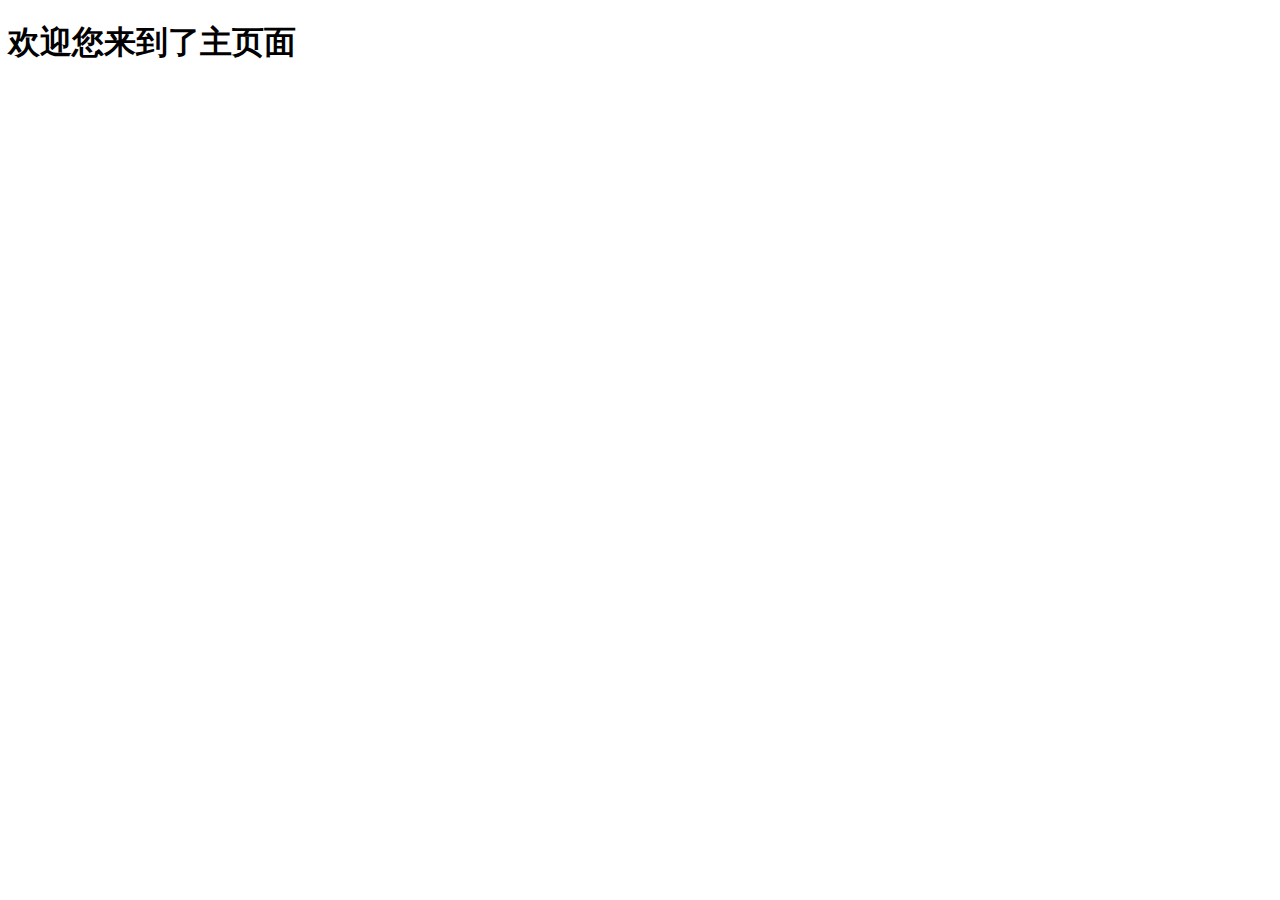
==== index.html @ 33457080 "登录和注册页面完成" ====
<!DOCTYPE html>
<html lang="en">

<head>
    <meta charset="UTF-8">
    <meta http-equiv="X-UA-Compatible" content="IE=edge">
    <meta name="viewport" content="width=device-width, initial-scale=1.0">
    <title>Document</title>
</head>

<body>
    <h1>欢迎您来到了主页面</h1>
</body>

</html>
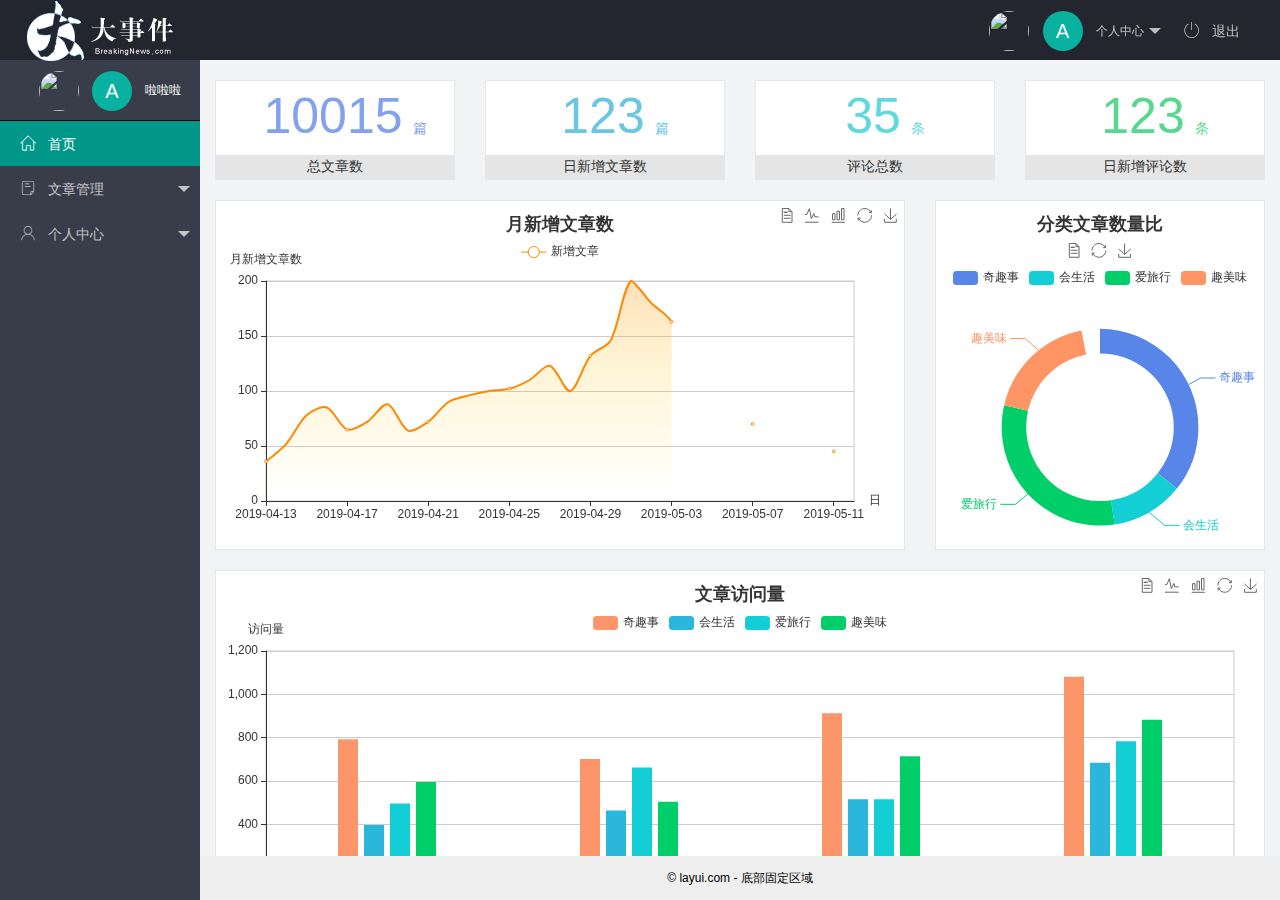
==== commit db36b4d7: "后台主页面-侧边栏-顶部导航栏" ====
--- a/index.html
+++ b/index.html
@@ -1,15 +1,137 @@
 <!DOCTYPE html>
-<html lang="en">
+<html>
 
 <head>
-    <meta charset="UTF-8">
-    <meta http-equiv="X-UA-Compatible" content="IE=edge">
-    <meta name="viewport" content="width=device-width, initial-scale=1.0">
-    <title>Document</title>
+    <meta charset="utf-8">
+    <meta name="viewport" content="width=device-width, initial-scale=1, maximum-scale=1">
+    <title>大事件--后台大布局</title>
+    <!-- 引入 layui 样式 -->
+    <link rel="stylesheet" href="/assets/lib/layui/css/layui.css">
+    <!-- 图标 样式 -->
+    <link rel="stylesheet" href="/assets/fonts/iconfont.css">
+    <!-- 引入本页面 css -->
+    <link rel="stylesheet" href="/assets/css/index.css">
 </head>
 
-<body>
-    <h1>欢迎您来到了主页面</h1>
+<body class="layui-layout-body">
+    <div class="layui-layout layui-layout-admin">
+        <div class="layui-header">
+            <div class="layui-logo"><img src="/assets/images/logo.png" alt=""></div>
+            <ul class="layui-nav layui-layout-right">
+                <li class="layui-nav-item">
+                    <a href="javascript:;" class="userinfo">
+                        <img src="http://t.cn/RCzsdCq" class="layui-nav-img">
+                        <span class="text-avatar">A</span>
+                        个人中心
+                    </a>
+                    <dl class="layui-nav-child">
+                        <dd><a href="">更换头像</a></dd>
+                        <dd><a href="">安全设置</a></dd>
+                    </dl>
+                </li>
+                <li class="layui-nav-item">
+                    <a href="">
+                        <span class="iconfont icon-tuichu"></span>
+                        退出
+                    </a>
+                </li>
+            </ul>
+        </div>
+
+        <div class="layui-side layui-bg-black">
+            <div class="layui-side-scroll">
+                <!-- 侧边栏头像 -->
+                <div class="userinfo">
+                    <img src="http://t.cn/RCzsdCq" class="layui-nav-img">
+                    <span class="text-avatar">A</span>
+                    <span id="welcome">啦啦啦</span>
+                </div>
+                <!-- 左侧导航区域（可配合layui已有的垂直导航） -->
+                <ul class="layui-nav layui-nav-tree" lay-shrink="all" lay-filter="test">
+                    <li class="layui-nav-item layui-this">
+                        <!-- <img src="http://t.cn/RCzsdCq" alt="" class="layui-nav-img"> -->
+                        <a href="/home/dashboard.html" target="fm">
+                            <span class="iconfont icon-home"></span>
+                            首页
+                        </a>
+                    </li>
+                    <li class="layui-nav-item ">
+                        <a class="" href="javascript:;">
+                            <span class="iconfont icon-16"></span>
+                            文章管理
+                        </a>
+                        <dl class="layui-nav-child">
+                            <dd>
+                                <a href="javascript:;">
+                                    <i class="layui-icon layui-icon-app"></i>
+                                    文章列表
+                                </a>
+                            </dd>
+                            <dd>
+                                <a href="javascript:;">
+                                    <i class="layui-icon layui-icon-app"></i>
+                                    文章类型
+                                </a>
+                            </dd>
+                            <dd>
+                                <a href="javascript:;">
+                                    <i class="layui-icon layui-icon-app"></i>
+                                    发表文章
+                                </a>
+                            </dd>
+                        </dl>
+                    </li>
+                    <li class="layui-nav-item">
+                        <a href="javascript:;">
+                            <span class="iconfont icon-user"></span>
+                            个人中心
+                        </a>
+                        <dl class="layui-nav-child">
+                            <dd>
+                                <a href="javascript:;">
+                                    <i class="layui-icon layui-icon-app"></i>
+                                    基本信息
+                                </a>
+                            </dd>
+                            <dd>
+                                <a href="javascript:;">
+                                    <i class="layui-icon layui-icon-app"></i>
+                                    更换头像
+                                </a>
+                            </dd>
+                            <dd>
+                                <a href="javascript:;">
+                                    <i class="layui-icon layui-icon-app"></i>
+                                    重置密码
+                                </a>
+                            </dd>
+                        </dl>
+                    </li>
+                </ul>
+            </div>
+        </div>
+
+        <div class="layui-body">
+            <!-- 内容主体区域 -->
+            <!-- <div style="padding: 15px;">内容主体区域</div> -->
+            <iframe name="fm" src="/home/dashboard.html" frameborder="0"></iframe>
+        </div>
+
+        <div class="layui-footer">
+            <!-- 底部固定区域 -->
+            © layui.com - 底部固定区域
+        </div>
+    </div>
+
+
+    <!-- 引入 layui js -->
+    <script src="/assets/lib/layui/layui.all.js"></script>
+    <!-- 引入 jq -->
+    <script src="/assets/lib/jquery.js"></script>
+    <!-- 引入 基本 api -->
+    <script src="/assets/js/baseAPI.js"></script>
+    <!-- 引入 本页面 js -->
+    <script src="/assets/js/index.js"></script>
 </body>
 
 </html>--- a/assets/lib/layui/css/layui.css
+++ b/assets/lib/layui/css/layui.css
@@ -0,0 +1,2 @@
+/** layui-v2.5.5 MIT License By https://www.layui.com */
+ .layui-inline,img{display:inline-block;vertical-align:middle}h1,h2,h3,h4,h5,h6{font-weight:400}.layui-edge,.layui-header,.layui-inline,.layui-main{position:relative}.layui-body,.layui-edge,.layui-elip{overflow:hidden}.layui-btn,.layui-edge,.layui-inline,img{vertical-align:middle}.layui-btn,.layui-disabled,.layui-icon,.layui-unselect{-moz-user-select:none;-webkit-user-select:none;-ms-user-select:none}.layui-elip,.layui-form-checkbox span,.layui-form-pane .layui-form-label{text-overflow:ellipsis;white-space:nowrap}.layui-breadcrumb,.layui-tree-btnGroup{visibility:hidden}blockquote,body,button,dd,div,dl,dt,form,h1,h2,h3,h4,h5,h6,input,li,ol,p,pre,td,textarea,th,ul{margin:0;padding:0;-webkit-tap-highlight-color:rgba(0,0,0,0)}a:active,a:hover{outline:0}img{border:none}li{list-style:none}table{border-collapse:collapse;border-spacing:0}h4,h5,h6{font-size:100%}button,input,optgroup,option,select,textarea{font-family:inherit;font-size:inherit;font-style:inherit;font-weight:inherit;outline:0}pre{white-space:pre-wrap;white-space:-moz-pre-wrap;white-space:-pre-wrap;white-space:-o-pre-wrap;word-wrap:break-word}body{line-height:24px;font:14px Helvetica Neue,Helvetica,PingFang SC,Tahoma,Arial,sans-serif}hr{height:1px;margin:10px 0;border:0;clear:both}a{color:#333;text-decoration:none}a:hover{color:#777}a cite{font-style:normal;*cursor:pointer}.layui-border-box,.layui-border-box *{box-sizing:border-box}.layui-box,.layui-box *{box-sizing:content-box}.layui-clear{clear:both;*zoom:1}.layui-clear:after{content:'\20';clear:both;*zoom:1;display:block;height:0}.layui-inline{*display:inline;*zoom:1}.layui-edge{display:inline-block;width:0;height:0;border-width:6px;border-style:dashed;border-color:transparent}.layui-edge-top{top:-4px;border-bottom-color:#999;border-bottom-style:solid}.layui-edge-right{border-left-color:#999;border-left-style:solid}.layui-edge-bottom{top:2px;border-top-color:#999;border-top-style:solid}.layui-edge-left{border-right-color:#999;border-right-style:solid}.layui-disabled,.layui-disabled:hover{color:#d2d2d2!important;cursor:not-allowed!important}.layui-circle{border-radius:100%}.layui-show{display:block!important}.layui-hide{display:none!important}@font-face{font-family:layui-icon;src:url(../font/iconfont.eot?v=250);src:url(../font/iconfont.eot?v=250#iefix) format('embedded-opentype'),url(../font/iconfont.woff2?v=250) format('woff2'),url(../font/iconfont.woff?v=250) format('woff'),url(../font/iconfont.ttf?v=250) format('truetype'),url(../font/iconfont.svg?v=250#layui-icon) format('svg')}.layui-icon{font-family:layui-icon!important;font-size:16px;font-style:normal;-webkit-font-smoothing:antialiased;-moz-osx-font-smoothing:grayscale}.layui-icon-reply-fill:before{content:"\e611"}.layui-icon-set-fill:before{content:"\e614"}.layui-icon-menu-fill:before{content:"\e60f"}.layui-icon-search:before{content:"\e615"}.layui-icon-share:before{content:"\e641"}.layui-icon-set-sm:before{content:"\e620"}.layui-icon-engine:before{content:"\e628"}.layui-icon-close:before{content:"\1006"}.layui-icon-close-fill:before{content:"\1007"}.layui-icon-chart-screen:before{content:"\e629"}.layui-icon-star:before{content:"\e600"}.layui-icon-circle-dot:before{content:"\e617"}.layui-icon-chat:before{content:"\e606"}.layui-icon-release:before{content:"\e609"}.layui-icon-list:before{content:"\e60a"}.layui-icon-chart:before{content:"\e62c"}.layui-icon-ok-circle:before{content:"\1005"}.layui-icon-layim-theme:before{content:"\e61b"}.layui-icon-table:before{content:"\e62d"}.layui-icon-right:before{content:"\e602"}.layui-icon-left:before{content:"\e603"}.layui-icon-cart-simple:before{content:"\e698"}.layui-icon-face-cry:before{content:"\e69c"}.layui-icon-face-smile:before{content:"\e6af"}.layui-icon-survey:before{content:"\e6b2"}.layui-icon-tree:before{content:"\e62e"}.layui-icon-upload-circle:before{content:"\e62f"}.layui-icon-add-circle:before{content:"\e61f"}.layui-icon-download-circle:before{content:"\e601"}.layui-icon-templeate-1:before{content:"\e630"}.layui-icon-util:before{content:"\e631"}.layui-icon-face-surprised:before{content:"\e664"}.layui-icon-edit:before{content:"\e642"}.layui-icon-speaker:before{content:"\e645"}.layui-icon-down:before{content:"\e61a"}.layui-icon-file:before{content:"\e621"}.layui-icon-layouts:before{content:"\e632"}.layui-icon-rate-half:before{content:"\e6c9"}.layui-icon-add-circle-fine:before{content:"\e608"}.layui-icon-prev-circle:before{content:"\e633"}.layui-icon-read:before{content:"\e705"}.layui-icon-404:before{content:"\e61c"}.layui-icon-carousel:before{content:"\e634"}.layui-icon-help:before{content:"\e607"}.layui-icon-code-circle:before{content:"\e635"}.layui-icon-water:before{content:"\e636"}.layui-icon-username:before{content:"\e66f"}.layui-icon-find-fill:before{content:"\e670"}.layui-icon-about:before{content:"\e60b"}.layui-icon-location:before{content:"\e715"}.layui-icon-up:before{content:"\e619"}.layui-icon-pause:before{content:"\e651"}.layui-icon-date:before{content:"\e637"}.layui-icon-layim-uploadfile:before{content:"\e61d"}.layui-icon-delete:before{content:"\e640"}.layui-icon-play:before{content:"\e652"}.layui-icon-top:before{content:"\e604"}.layui-icon-friends:before{content:"\e612"}.layui-icon-refresh-3:before{content:"\e9aa"}.layui-icon-ok:before{content:"\e605"}.layui-icon-layer:before{content:"\e638"}.layui-icon-face-smile-fine:before{content:"\e60c"}.layui-icon-dollar:before{content:"\e659"}.layui-icon-group:before{content:"\e613"}.layui-icon-layim-download:before{content:"\e61e"}.layui-icon-picture-fine:before{content:"\e60d"}.layui-icon-link:before{content:"\e64c"}.layui-icon-diamond:before{content:"\e735"}.layui-icon-log:before{content:"\e60e"}.layui-icon-rate-solid:before{content:"\e67a"}.layui-icon-fonts-del:before{content:"\e64f"}.layui-icon-unlink:before{content:"\e64d"}.layui-icon-fonts-clear:before{content:"\e639"}.layui-icon-triangle-r:before{content:"\e623"}.layui-icon-circle:before{content:"\e63f"}.layui-icon-radio:before{content:"\e643"}.layui-icon-align-center:before{content:"\e647"}.layui-icon-align-right:before{content:"\e648"}.layui-icon-align-left:before{content:"\e649"}.layui-icon-loading-1:before{content:"\e63e"}.layui-icon-return:before{content:"\e65c"}.layui-icon-fonts-strong:before{content:"\e62b"}.layui-icon-upload:before{content:"\e67c"}.layui-icon-dialogue:before{content:"\e63a"}.layui-icon-video:before{content:"\e6ed"}.layui-icon-headset:before{content:"\e6fc"}.layui-icon-cellphone-fine:before{content:"\e63b"}.layui-icon-add-1:before{content:"\e654"}.layui-icon-face-smile-b:before{content:"\e650"}.layui-icon-fonts-html:before{content:"\e64b"}.layui-icon-form:before{content:"\e63c"}.layui-icon-cart:before{content:"\e657"}.layui-icon-camera-fill:before{content:"\e65d"}.layui-icon-tabs:before{content:"\e62a"}.layui-icon-fonts-code:before{content:"\e64e"}.layui-icon-fire:before{content:"\e756"}.layui-icon-set:before{content:"\e716"}.layui-icon-fonts-u:before{content:"\e646"}.layui-icon-triangle-d:before{content:"\e625"}.layui-icon-tips:before{content:"\e702"}.layui-icon-picture:before{content:"\e64a"}.layui-icon-more-vertical:before{content:"\e671"}.layui-icon-flag:before{content:"\e66c"}.layui-icon-loading:before{content:"\e63d"}.layui-icon-fonts-i:before{content:"\e644"}.layui-icon-refresh-1:before{content:"\e666"}.layui-icon-rmb:before{content:"\e65e"}.layui-icon-home:before{content:"\e68e"}.layui-icon-user:before{content:"\e770"}.layui-icon-notice:before{content:"\e667"}.layui-icon-login-weibo:before{content:"\e675"}.layui-icon-voice:before{content:"\e688"}.layui-icon-upload-drag:before{content:"\e681"}.layui-icon-login-qq:before{content:"\e676"}.layui-icon-snowflake:before{content:"\e6b1"}.layui-icon-file-b:before{content:"\e655"}.layui-icon-template:before{content:"\e663"}.layui-icon-auz:before{content:"\e672"}.layui-icon-console:before{content:"\e665"}.layui-icon-app:before{content:"\e653"}.layui-icon-prev:before{content:"\e65a"}.layui-icon-website:before{content:"\e7ae"}.layui-icon-next:before{content:"\e65b"}.layui-icon-component:before{content:"\e857"}.layui-icon-more:before{content:"\e65f"}.layui-icon-login-wechat:before{content:"\e677"}.layui-icon-shrink-right:before{content:"\e668"}.layui-icon-spread-left:before{content:"\e66b"}.layui-icon-camera:before{content:"\e660"}.layui-icon-note:before{content:"\e66e"}.layui-icon-refresh:before{content:"\e669"}.layui-icon-female:before{content:"\e661"}.layui-icon-male:before{content:"\e662"}.layui-icon-password:before{content:"\e673"}.layui-icon-senior:before{content:"\e674"}.layui-icon-theme:before{content:"\e66a"}.layui-icon-tread:before{content:"\e6c5"}.layui-icon-praise:before{content:"\e6c6"}.layui-icon-star-fill:before{content:"\e658"}.layui-icon-rate:before{content:"\e67b"}.layui-icon-template-1:before{content:"\e656"}.layui-icon-vercode:before{content:"\e679"}.layui-icon-cellphone:before{content:"\e678"}.layui-icon-screen-full:before{content:"\e622"}.layui-icon-screen-restore:before{content:"\e758"}.layui-icon-cols:before{content:"\e610"}.layui-icon-export:before{content:"\e67d"}.layui-icon-print:before{content:"\e66d"}.layui-icon-slider:before{content:"\e714"}.layui-icon-addition:before{content:"\e624"}.layui-icon-subtraction:before{content:"\e67e"}.layui-icon-service:before{content:"\e626"}.layui-icon-transfer:before{content:"\e691"}.layui-main{width:1140px;margin:0 auto}.layui-header{z-index:1000;height:60px}.layui-header a:hover{transition:all .5s;-webkit-transition:all .5s}.layui-side{position:fixed;left:0;top:0;bottom:0;z-index:999;width:200px;overflow-x:hidden}.layui-side-scroll{position:relative;width:220px;height:100%;overflow-x:hidden}.layui-body{position:absolute;left:200px;right:0;top:0;bottom:0;z-index:998;width:auto;overflow-y:auto;box-sizing:border-box}.layui-layout-body{overflow:hidden}.layui-layout-admin .layui-header{background-color:#23262E}.layui-layout-admin .layui-side{top:60px;width:200px;overflow-x:hidden}.layui-layout-admin .layui-body{position:fixed;top:60px;bottom:44px}.layui-layout-admin .layui-main{width:auto;margin:0 15px}.layui-layout-admin .layui-footer{position:fixed;left:200px;right:0;bottom:0;height:44px;line-height:44px;padding:0 15px;background-color:#eee}.layui-layout-admin .layui-logo{position:absolute;left:0;top:0;width:200px;height:100%;line-height:60px;text-align:center;color:#009688;font-size:16px}.layui-layout-admin .layui-header .layui-nav{background:0 0}.layui-layout-left{position:absolute!important;left:200px;top:0}.layui-layout-right{position:absolute!important;right:0;top:0}.layui-container{position:relative;margin:0 auto;padding:0 15px;box-sizing:border-box}.layui-fluid{position:relative;margin:0 auto;padding:0 15px}.layui-row:after,.layui-row:before{content:'';display:block;clear:both}.layui-col-lg1,.layui-col-lg10,.layui-col-lg11,.layui-col-lg12,.layui-col-lg2,.layui-col-lg3,.layui-col-lg4,.layui-col-lg5,.layui-col-lg6,.layui-col-lg7,.layui-col-lg8,.layui-col-lg9,.layui-col-md1,.layui-col-md10,.layui-col-md11,.layui-col-md12,.layui-col-md2,.layui-col-md3,.layui-col-md4,.layui-col-md5,.layui-col-md6,.layui-col-md7,.layui-col-md8,.layui-col-md9,.layui-col-sm1,.layui-col-sm10,.layui-col-sm11,.layui-col-sm12,.layui-col-sm2,.layui-col-sm3,.layui-col-sm4,.layui-col-sm5,.layui-col-sm6,.layui-col-sm7,.layui-col-sm8,.layui-col-sm9,.layui-col-xs1,.layui-col-xs10,.layui-col-xs11,.layui-col-xs12,.layui-col-xs2,.layui-col-xs3,.layui-col-xs4,.layui-col-xs5,.layui-col-xs6,.layui-col-xs7,.layui-col-xs8,.layui-col-xs9{position:relative;display:block;box-sizing:border-box}.layui-col-xs1,.layui-col-xs10,.layui-col-xs11,.layui-col-xs12,.layui-col-xs2,.layui-col-xs3,.layui-col-xs4,.layui-col-xs5,.layui-col-xs6,.layui-col-xs7,.layui-col-xs8,.layui-col-xs9{float:left}.layui-col-xs1{width:8.33333333%}.layui-col-xs2{width:16.66666667%}.layui-col-xs3{width:25%}.layui-col-xs4{width:33.33333333%}.layui-col-xs5{width:41.66666667%}.layui-col-xs6{width:50%}.layui-col-xs7{width:58.33333333%}.layui-col-xs8{width:66.66666667%}.layui-col-xs9{width:75%}.layui-col-xs10{width:83.33333333%}.layui-col-xs11{width:91.66666667%}.layui-col-xs12{width:100%}.layui-col-xs-offset1{margin-left:8.33333333%}.layui-col-xs-offset2{margin-left:16.66666667%}.layui-col-xs-offset3{margin-left:25%}.layui-col-xs-offset4{margin-left:33.33333333%}.layui-col-xs-offset5{margin-left:41.66666667%}.layui-col-xs-offset6{margin-left:50%}.layui-col-xs-offset7{margin-left:58.33333333%}.layui-col-xs-offset8{margin-left:66.66666667%}.layui-col-xs-offset9{margin-left:75%}.layui-col-xs-offset10{margin-left:83.33333333%}.layui-col-xs-offset11{margin-left:91.66666667%}.layui-col-xs-offset12{margin-left:100%}@media screen and (max-width:768px){.layui-hide-xs{display:none!important}.layui-show-xs-block{display:block!important}.layui-show-xs-inline{display:inline!important}.layui-show-xs-inline-block{display:inline-block!important}}@media screen and (min-width:768px){.layui-container{width:750px}.layui-hide-sm{display:none!important}.layui-show-sm-block{display:block!important}.layui-show-sm-inline{display:inline!important}.layui-show-sm-inline-block{display:inline-block!important}.layui-col-sm1,.layui-col-sm10,.layui-col-sm11,.layui-col-sm12,.layui-col-sm2,.layui-col-sm3,.layui-col-sm4,.layui-col-sm5,.layui-col-sm6,.layui-col-sm7,.layui-col-sm8,.layui-col-sm9{float:left}.layui-col-sm1{width:8.33333333%}.layui-col-sm2{width:16.66666667%}.layui-col-sm3{width:25%}.layui-col-sm4{width:33.33333333%}.layui-col-sm5{width:41.66666667%}.layui-col-sm6{width:50%}.layui-col-sm7{width:58.33333333%}.layui-col-sm8{width:66.66666667%}.layui-col-sm9{width:75%}.layui-col-sm10{width:83.33333333%}.layui-col-sm11{width:91.66666667%}.layui-col-sm12{width:100%}.layui-col-sm-offset1{margin-left:8.33333333%}.layui-col-sm-offset2{margin-left:16.66666667%}.layui-col-sm-offset3{margin-left:25%}.layui-col-sm-offset4{margin-left:33.33333333%}.layui-col-sm-offset5{margin-left:41.66666667%}.layui-col-sm-offset6{margin-left:50%}.layui-col-sm-offset7{margin-left:58.33333333%}.layui-col-sm-offset8{margin-left:66.66666667%}.layui-col-sm-offset9{margin-left:75%}.layui-col-sm-offset10{margin-left:83.33333333%}.layui-col-sm-offset11{margin-left:91.66666667%}.layui-col-sm-offset12{margin-left:100%}}@media screen and (min-width:992px){.layui-container{width:970px}.layui-hide-md{display:none!important}.layui-show-md-block{display:block!important}.layui-show-md-inline{display:inline!important}.layui-show-md-inline-block{display:inline-block!important}.layui-col-md1,.layui-col-md10,.layui-col-md11,.layui-col-md12,.layui-col-md2,.layui-col-md3,.layui-col-md4,.layui-col-md5,.layui-col-md6,.layui-col-md7,.layui-col-md8,.layui-col-md9{float:left}.layui-col-md1{width:8.33333333%}.layui-col-md2{width:16.66666667%}.layui-col-md3{width:25%}.layui-col-md4{width:33.33333333%}.layui-col-md5{width:41.66666667%}.layui-col-md6{width:50%}.layui-col-md7{width:58.33333333%}.layui-col-md8{width:66.66666667%}.layui-col-md9{width:75%}.layui-col-md10{width:83.33333333%}.layui-col-md11{width:91.66666667%}.layui-col-md12{width:100%}.layui-col-md-offset1{margin-left:8.33333333%}.layui-col-md-offset2{margin-left:16.66666667%}.layui-col-md-offset3{margin-left:25%}.layui-col-md-offset4{margin-left:33.33333333%}.layui-col-md-offset5{margin-left:41.66666667%}.layui-col-md-offset6{margin-left:50%}.layui-col-md-offset7{margin-left:58.33333333%}.layui-col-md-offset8{margin-left:66.66666667%}.layui-col-md-offset9{margin-left:75%}.layui-col-md-offset10{margin-left:83.33333333%}.layui-col-md-offset11{margin-left:91.66666667%}.layui-col-md-offset12{margin-left:100%}}@media screen and (min-width:1200px){.layui-container{width:1170px}.layui-hide-lg{display:none!important}.layui-show-lg-block{display:block!important}.layui-show-lg-inline{display:inline!important}.layui-show-lg-inline-block{display:inline-block!important}.layui-col-lg1,.layui-col-lg10,.layui-col-lg11,.layui-col-lg12,.layui-col-lg2,.layui-col-lg3,.layui-col-lg4,.layui-col-lg5,.layui-col-lg6,.layui-col-lg7,.layui-col-lg8,.layui-col-lg9{float:left}.layui-col-lg1{width:8.33333333%}.layui-col-lg2{width:16.66666667%}.layui-col-lg3{width:25%}.layui-col-lg4{width:33.33333333%}.layui-col-lg5{width:41.66666667%}.layui-col-lg6{width:50%}.layui-col-lg7{width:58.33333333%}.layui-col-lg8{width:66.66666667%}.layui-col-lg9{width:75%}.layui-col-lg10{width:83.33333333%}.layui-col-lg11{width:91.66666667%}.layui-col-lg12{width:100%}.layui-col-lg-offset1{margin-left:8.33333333%}.layui-col-lg-offset2{margin-left:16.66666667%}.layui-col-lg-offset3{margin-left:25%}.layui-col-lg-offset4{margin-left:33.33333333%}.layui-col-lg-offset5{margin-left:41.66666667%}.layui-col-lg-offset6{margin-left:50%}.layui-col-lg-offset7{margin-left:58.33333333%}.layui-col-lg-offset8{margin-left:66.66666667%}.layui-col-lg-offset9{margin-left:75%}.layui-col-lg-offset10{margin-left:83.33333333%}.layui-col-lg-offset11{margin-left:91.66666667%}.layui-col-lg-offset12{margin-left:100%}}.layui-col-space1{margin:-.5px}.layui-col-space1>*{padding:.5px}.layui-col-space3{margin:-1.5px}.layui-col-space3>*{padding:1.5px}.layui-col-space5{margin:-2.5px}.layui-col-space5>*{padding:2.5px}.layui-col-space8{margin:-3.5px}.layui-col-space8>*{padding:3.5px}.layui-col-space10{margin:-5px}.layui-col-space10>*{padding:5px}.layui-col-space12{margin:-6px}.layui-col-space12>*{padding:6px}.layui-col-space15{margin:-7.5px}.layui-col-space15>*{padding:7.5px}.layui-col-space18{margin:-9px}.layui-col-space18>*{padding:9px}.layui-col-space20{margin:-10px}.layui-col-space20>*{padding:10px}.layui-col-space22{margin:-11px}.layui-col-space22>*{padding:11px}.layui-col-space25{margin:-12.5px}.layui-col-space25>*{padding:12.5px}.layui-col-space30{margin:-15px}.layui-col-space30>*{padding:15px}.layui-btn,.layui-input,.layui-select,.layui-textarea,.layui-upload-button{outline:0;-webkit-appearance:none;transition:all .3s;-webkit-transition:all .3s;box-sizing:border-box}.layui-elem-quote{margin-bottom:10px;padding:15px;line-height:22px;border-left:5px solid #009688;border-radius:0 2px 2px 0;background-color:#f2f2f2}.layui-quote-nm{border-style:solid;border-width:1px 1px 1px 5px;background:0 0}.layui-elem-field{margin-bottom:10px;padding:0;border-width:1px;border-style:solid}.layui-elem-field legend{margin-left:20px;padding:0 10px;font-size:20px;font-weight:300}.layui-field-title{margin:10px 0 20px;border-width:1px 0 0}.layui-field-box{padding:10px 15px}.layui-field-title .layui-field-box{padding:10px 0}.layui-progress{position:relative;height:6px;border-radius:20px;background-color:#e2e2e2}.layui-progress-bar{position:absolute;left:0;top:0;width:0;max-width:100%;height:6px;border-radius:20px;text-align:right;background-color:#5FB878;transition:all .3s;-webkit-transition:all .3s}.layui-progress-big,.layui-progress-big .layui-progress-bar{height:18px;line-height:18px}.layui-progress-text{position:relative;top:-20px;line-height:18px;font-size:12px;color:#666}.layui-progress-big .layui-progress-text{position:static;padding:0 10px;color:#fff}.layui-collapse{border-width:1px;border-style:solid;border-radius:2px}.layui-colla-content,.layui-colla-item{border-top-width:1px;border-top-style:solid}.layui-colla-item:first-child{border-top:none}.layui-colla-title{position:relative;height:42px;line-height:42px;padding:0 15px 0 35px;color:#333;background-color:#f2f2f2;cursor:pointer;font-size:14px;overflow:hidden}.layui-colla-content{display:none;padding:10px 15px;line-height:22px;color:#666}.layui-colla-icon{position:absolute;left:15px;top:0;font-size:14px}.layui-card{margin-bottom:15px;border-radius:2px;background-color:#fff;box-shadow:0 1px 2px 0 rgba(0,0,0,.05)}.layui-card:last-child{margin-bottom:0}.layui-card-header{position:relative;height:42px;line-height:42px;padding:0 15px;border-bottom:1px solid #f6f6f6;color:#333;border-radius:2px 2px 0 0;font-size:14px}.layui-bg-black,.layui-bg-blue,.layui-bg-cyan,.layui-bg-green,.layui-bg-orange,.layui-bg-red{color:#fff!important}.layui-card-body{position:relative;padding:10px 15px;line-height:24px}.layui-card-body[pad15]{padding:15px}.layui-card-body[pad20]{padding:20px}.layui-card-body .layui-table{margin:5px 0}.layui-card .layui-tab{margin:0}.layui-panel-window{position:relative;padding:15px;border-radius:0;border-top:5px solid #E6E6E6;background-color:#fff}.layui-auxiliar-moving{position:fixed;left:0;right:0;top:0;bottom:0;width:100%;height:100%;background:0 0;z-index:9999999999}.layui-form-label,.layui-form-mid,.layui-form-select,.layui-input-block,.layui-input-inline,.layui-textarea{position:relative}.layui-bg-red{background-color:#FF5722!important}.layui-bg-orange{background-color:#FFB800!important}.layui-bg-green{background-color:#009688!important}.layui-bg-cyan{background-color:#2F4056!important}.layui-bg-blue{background-color:#1E9FFF!important}.layui-bg-black{background-color:#393D49!important}.layui-bg-gray{background-color:#eee!important;color:#666!important}.layui-badge-rim,.layui-colla-content,.layui-colla-item,.layui-collapse,.layui-elem-field,.layui-form-pane .layui-form-item[pane],.layui-form-pane .layui-form-label,.layui-input,.layui-layedit,.layui-layedit-tool,.layui-quote-nm,.layui-select,.layui-tab-bar,.layui-tab-card,.layui-tab-title,.layui-tab-title .layui-this:after,.layui-textarea{border-color:#e6e6e6}.layui-timeline-item:before,hr{background-color:#e6e6e6}.layui-text{line-height:22px;font-size:14px;color:#666}.layui-text h1,.layui-text h2,.layui-text h3{font-weight:500;color:#333}.layui-text h1{font-size:30px}.layui-text h2{font-size:24px}.layui-text h3{font-size:18px}.layui-text a:not(.layui-btn){color:#01AAED}.layui-text a:not(.layui-btn):hover{text-decoration:underline}.layui-text ul{padding:5px 0 5px 15px}.layui-text ul li{margin-top:5px;list-style-type:disc}.layui-text em,.layui-word-aux{color:#999!important;padding:0 5px!important}.layui-btn{display:inline-block;height:38px;line-height:38px;padding:0 18px;background-color:#009688;color:#fff;white-space:nowrap;text-align:center;font-size:14px;border:none;border-radius:2px;cursor:pointer}.layui-btn:hover{opacity:.8;filter:alpha(opacity=80);color:#fff}.layui-btn:active{opacity:1;filter:alpha(opacity=100)}.layui-btn+.layui-btn{margin-left:10px}.layui-btn-container{font-size:0}.layui-btn-container .layui-btn{margin-right:10px;margin-bottom:10px}.layui-btn-container .layui-btn+.layui-btn{margin-left:0}.layui-table .layui-btn-container .layui-btn{margin-bottom:9px}.layui-btn-radius{border-radius:100px}.layui-btn .layui-icon{margin-right:3px;font-size:18px;vertical-align:bottom;vertical-align:middle\9}.layui-btn-primary{border:1px solid #C9C9C9;background-color:#fff;color:#555}.layui-btn-primary:hover{border-color:#009688;color:#333}.layui-btn-normal{background-color:#1E9FFF}.layui-btn-warm{background-color:#FFB800}.layui-btn-danger{background-color:#FF5722}.layui-btn-checked{background-color:#5FB878}.layui-btn-disabled,.layui-btn-disabled:active,.layui-btn-disabled:hover{border:1px solid #e6e6e6;background-color:#FBFBFB;color:#C9C9C9;cursor:not-allowed;opacity:1}.layui-btn-lg{height:44px;line-height:44px;padding:0 25px;font-size:16px}.layui-btn-sm{height:30px;line-height:30px;padding:0 10px;font-size:12px}.layui-btn-sm i{font-size:16px!important}.layui-btn-xs{height:22px;line-height:22px;padding:0 5px;font-size:12px}.layui-btn-xs i{font-size:14px!important}.layui-btn-group{display:inline-block;vertical-align:middle;font-size:0}.layui-btn-group .layui-btn{margin-left:0!important;margin-right:0!important;border-left:1px solid rgba(255,255,255,.5);border-radius:0}.layui-btn-group .layui-btn-primary{border-left:none}.layui-btn-group .layui-btn-primary:hover{border-color:#C9C9C9;color:#009688}.layui-btn-group .layui-btn:first-child{border-left:none;border-radius:2px 0 0 2px}.layui-btn-group .layui-btn-primary:first-child{border-left:1px solid #c9c9c9}.layui-btn-group .layui-btn:last-child{border-radius:0 2px 2px 0}.layui-btn-group .layui-btn+.layui-btn{margin-left:0}.layui-btn-group+.layui-btn-group{margin-left:10px}.layui-btn-fluid{width:100%}.layui-input,.layui-select,.layui-textarea{height:38px;line-height:1.3;line-height:38px\9;border-width:1px;border-style:solid;background-color:#fff;border-radius:2px}.layui-input::-webkit-input-placeholder,.layui-select::-webkit-input-placeholder,.layui-textarea::-webkit-input-placeholder{line-height:1.3}.layui-input,.layui-textarea{display:block;width:100%;padding-left:10px}.layui-input:hover,.layui-textarea:hover{border-color:#D2D2D2!important}.layui-input:focus,.layui-textarea:focus{border-color:#C9C9C9!important}.layui-textarea{min-height:100px;height:auto;line-height:20px;padding:6px 10px;resize:vertical}.layui-select{padding:0 10px}.layui-form input[type=checkbox],.layui-form input[type=radio],.layui-form select{display:none}.layui-form [lay-ignore]{display:initial}.layui-form-item{margin-bottom:15px;clear:both;*zoom:1}.layui-form-item:after{content:'\20';clear:both;*zoom:1;display:block;height:0}.layui-form-label{float:left;display:block;padding:9px 15px;width:80px;font-weight:400;line-height:20px;text-align:right}.layui-form-label-col{display:block;float:none;padding:9px 0;line-height:20px;text-align:left}.layui-form-item .layui-inline{margin-bottom:5px;margin-right:10px}.layui-input-block{margin-left:110px;min-height:36px}.layui-input-inline{display:inline-block;vertical-align:middle}.layui-form-item .layui-input-inline{float:left;width:190px;margin-right:10px}.layui-form-text .layui-input-inline{width:auto}.layui-form-mid{float:left;display:block;padding:9px 0!important;line-height:20px;margin-right:10px}.layui-form-danger+.layui-form-select .layui-input,.layui-form-danger:focus{border-color:#FF5722!important}.layui-form-select .layui-input{padding-right:30px;cursor:pointer}.layui-form-select .layui-edge{position:absolute;right:10px;top:50%;margin-top:-3px;cursor:pointer;border-width:6px;border-top-color:#c2c2c2;border-top-style:solid;transition:all .3s;-webkit-transition:all .3s}.layui-form-select dl{display:none;position:absolute;left:0;top:42px;padding:5px 0;z-index:899;min-width:100%;border:1px solid #d2d2d2;max-height:300px;overflow-y:auto;background-color:#fff;border-radius:2px;box-shadow:0 2px 4px rgba(0,0,0,.12);box-sizing:border-box}.layui-form-select dl dd,.layui-form-select dl dt{padding:0 10px;line-height:36px;white-space:nowrap;overflow:hidden;text-overflow:ellipsis}.layui-form-select dl dt{font-size:12px;color:#999}.layui-form-select dl dd{cursor:pointer}.layui-form-select dl dd:hover{background-color:#f2f2f2;-webkit-transition:.5s all;transition:.5s all}.layui-form-select .layui-select-group dd{padding-left:20px}.layui-form-select dl dd.layui-select-tips{padding-left:10px!important;color:#999}.layui-form-select dl dd.layui-this{background-color:#5FB878;color:#fff}.layui-form-checkbox,.layui-form-select dl dd.layui-disabled{background-color:#fff}.layui-form-selected dl{display:block}.layui-form-checkbox,.layui-form-checkbox *,.layui-form-switch{display:inline-block;vertical-align:middle}.layui-form-selected .layui-edge{margin-top:-9px;-webkit-transform:rotate(180deg);transform:rotate(180deg);margin-top:-3px\9}:root .layui-form-selected .layui-edge{margin-top:-9px\0/IE9}.layui-form-selectup dl{top:auto;bottom:42px}.layui-select-none{margin:5px 0;text-align:center;color:#999}.layui-select-disabled .layui-disabled{border-color:#eee!important}.layui-select-disabled .layui-edge{border-top-color:#d2d2d2}.layui-form-checkbox{position:relative;height:30px;line-height:30px;margin-right:10px;padding-right:30px;cursor:pointer;font-size:0;-webkit-transition:.1s linear;transition:.1s linear;box-sizing:border-box}.layui-form-checkbox span{padding:0 10px;height:100%;font-size:14px;border-radius:2px 0 0 2px;background-color:#d2d2d2;color:#fff;overflow:hidden}.layui-form-checkbox:hover span{background-color:#c2c2c2}.layui-form-checkbox i{position:absolute;right:0;top:0;width:30px;height:28px;border:1px solid #d2d2d2;border-left:none;border-radius:0 2px 2px 0;color:#fff;font-size:20px;text-align:center}.layui-form-checkbox:hover i{border-color:#c2c2c2;color:#c2c2c2}.layui-form-checked,.layui-form-checked:hover{border-color:#5FB878}.layui-form-checked span,.layui-form-checked:hover span{background-color:#5FB878}.layui-form-checked i,.layui-form-checked:hover i{color:#5FB878}.layui-form-item .layui-form-checkbox{margin-top:4px}.layui-form-checkbox[lay-skin=primary]{height:auto!important;line-height:normal!important;min-width:18px;min-height:18px;border:none!important;margin-right:0;padding-left:28px;padding-right:0;background:0 0}.layui-form-checkbox[lay-skin=primary] span{padding-left:0;padding-right:15px;line-height:18px;background:0 0;color:#666}.layui-form-checkbox[lay-skin=primary] i{right:auto;left:0;width:16px;height:16px;line-height:16px;border:1px solid #d2d2d2;font-size:12px;border-radius:2px;background-color:#fff;-webkit-transition:.1s linear;transition:.1s linear}.layui-form-checkbox[lay-skin=primary]:hover i{border-color:#5FB878;color:#fff}.layui-form-checked[lay-skin=primary] i{border-color:#5FB878!important;background-color:#5FB878;color:#fff}.layui-checkbox-disbaled[lay-skin=primary] span{background:0 0!important;color:#c2c2c2}.layui-checkbox-disbaled[lay-skin=primary]:hover i{border-color:#d2d2d2}.layui-form-item .layui-form-checkbox[lay-skin=primary]{margin-top:10px}.layui-form-switch{position:relative;height:22px;line-height:22px;min-width:35px;padding:0 5px;margin-top:8px;border:1px solid #d2d2d2;border-radius:20px;cursor:pointer;background-color:#fff;-webkit-transition:.1s linear;transition:.1s linear}.layui-form-switch i{position:absolute;left:5px;top:3px;width:16px;height:16px;border-radius:20px;background-color:#d2d2d2;-webkit-transition:.1s linear;transition:.1s linear}.layui-form-switch em{position:relative;top:0;width:25px;margin-left:21px;padding:0!important;text-align:center!important;color:#999!important;font-style:normal!important;font-size:12px}.layui-form-onswitch{border-color:#5FB878;background-color:#5FB878}.layui-checkbox-disbaled,.layui-checkbox-disbaled i{border-color:#e2e2e2!important}.layui-form-onswitch i{left:100%;margin-left:-21px;background-color:#fff}.layui-form-onswitch em{margin-left:5px;margin-right:21px;color:#fff!important}.layui-checkbox-disbaled span{background-color:#e2e2e2!important}.layui-checkbox-disbaled:hover i{color:#fff!important}[lay-radio]{display:none}.layui-form-radio,.layui-form-radio *{display:inline-block;vertical-align:middle}.layui-form-radio{line-height:28px;margin:6px 10px 0 0;padding-right:10px;cursor:pointer;font-size:0}.layui-form-radio *{font-size:14px}.layui-form-radio>i{margin-right:8px;font-size:22px;color:#c2c2c2}.layui-form-radio>i:hover,.layui-form-radioed>i{color:#5FB878}.layui-radio-disbaled>i{color:#e2e2e2!important}.layui-form-pane .layui-form-label{width:110px;padding:8px 15px;height:38px;line-height:20px;border-width:1px;border-style:solid;border-radius:2px 0 0 2px;text-align:center;background-color:#FBFBFB;overflow:hidden;box-sizing:border-box}.layui-form-pane .layui-input-inline{margin-left:-1px}.layui-form-pane .layui-input-block{margin-left:110px;left:-1px}.layui-form-pane .layui-input{border-radius:0 2px 2px 0}.layui-form-pane .layui-form-text .layui-form-label{float:none;width:100%;border-radius:2px;box-sizing:border-box;text-align:left}.layui-form-pane .layui-form-text .layui-input-inline{display:block;margin:0;top:-1px;clear:both}.layui-form-pane .layui-form-text .layui-input-block{margin:0;left:0;top:-1px}.layui-form-pane .layui-form-text .layui-textarea{min-height:100px;border-radius:0 0 2px 2px}.layui-form-pane .layui-form-checkbox{margin:4px 0 4px 10px}.layui-form-pane .layui-form-radio,.layui-form-pane .layui-form-switch{margin-top:6px;margin-left:10px}.layui-form-pane .layui-form-item[pane]{position:relative;border-width:1px;border-style:solid}.layui-form-pane .layui-form-item[pane] .layui-form-label{position:absolute;left:0;top:0;height:100%;border-width:0 1px 0 0}.layui-form-pane .layui-form-item[pane] .layui-input-inline{margin-left:110px}@media screen and (max-width:450px){.layui-form-item .layui-form-label{text-overflow:ellipsis;overflow:hidden;white-space:nowrap}.layui-form-item .layui-inline{display:block;margin-right:0;margin-bottom:20px;clear:both}.layui-form-item .layui-inline:after{content:'\20';clear:both;display:block;height:0}.layui-form-item .layui-input-inline{display:block;float:none;left:-3px;width:auto;margin:0 0 10px 112px}.layui-form-item .layui-input-inline+.layui-form-mid{margin-left:110px;top:-5px;padding:0}.layui-form-item .layui-form-checkbox{margin-right:5px;margin-bottom:5px}}.layui-layedit{border-width:1px;border-style:solid;border-radius:2px}.layui-layedit-tool{padding:3px 5px;border-bottom-width:1px;border-bottom-style:solid;font-size:0}.layedit-tool-fixed{position:fixed;top:0;border-top:1px solid #e2e2e2}.layui-layedit-tool .layedit-tool-mid,.layui-layedit-tool .layui-icon{display:inline-block;vertical-align:middle;text-align:center;font-size:14px}.layui-layedit-tool .layui-icon{position:relative;width:32px;height:30px;line-height:30px;margin:3px 5px;color:#777;cursor:pointer;border-radius:2px}.layui-layedit-tool .layui-icon:hover{color:#393D49}.layui-layedit-tool .layui-icon:active{color:#000}.layui-layedit-tool .layedit-tool-active{background-color:#e2e2e2;color:#000}.layui-layedit-tool .layui-disabled,.layui-layedit-tool .layui-disabled:hover{color:#d2d2d2;cursor:not-allowed}.layui-layedit-tool .layedit-tool-mid{width:1px;height:18px;margin:0 10px;background-color:#d2d2d2}.layedit-tool-html{width:50px!important;font-size:30px!important}.layedit-tool-b,.layedit-tool-code,.layedit-tool-help{font-size:16px!important}.layedit-tool-d,.layedit-tool-face,.layedit-tool-image,.layedit-tool-unlink{font-size:18px!important}.layedit-tool-image input{position:absolute;font-size:0;left:0;top:0;width:100%;height:100%;opacity:.01;filter:Alpha(opacity=1);cursor:pointer}.layui-layedit-iframe iframe{display:block;width:100%}#LAY_layedit_code{overflow:hidden}.layui-laypage{display:inline-block;*display:inline;*zoom:1;vertical-align:middle;margin:10px 0;font-size:0}.layui-laypage>a:first-child,.layui-laypage>a:first-child em{border-radius:2px 0 0 2px}.layui-laypage>a:last-child,.layui-laypage>a:last-child em{border-radius:0 2px 2px 0}.layui-laypage>:first-child{margin-left:0!important}.layui-laypage>:last-child{margin-right:0!important}.layui-laypage a,.layui-laypage button,.layui-laypage input,.layui-laypage select,.layui-laypage span{border:1px solid #e2e2e2}.layui-laypage a,.layui-laypage span{display:inline-block;*display:inline;*zoom:1;vertical-align:middle;padding:0 15px;height:28px;line-height:28px;margin:0 -1px 5px 0;background-color:#fff;color:#333;font-size:12px}.layui-flow-more a *,.layui-laypage input,.layui-table-view select[lay-ignore]{display:inline-block}.layui-laypage a:hover{color:#009688}.layui-laypage em{font-style:normal}.layui-laypage .layui-laypage-spr{color:#999;font-weight:700}.layui-laypage a{text-decoration:none}.layui-laypage .layui-laypage-curr{position:relative}.layui-laypage .layui-laypage-curr em{position:relative;color:#fff}.layui-laypage .layui-laypage-curr .layui-laypage-em{position:absolute;left:-1px;top:-1px;padding:1px;width:100%;height:100%;background-color:#009688}.layui-laypage-em{border-radius:2px}.layui-laypage-next em,.layui-laypage-prev em{font-family:Sim sun;font-size:16px}.layui-laypage .layui-laypage-count,.layui-laypage .layui-laypage-limits,.layui-laypage .layui-laypage-refresh,.layui-laypage .layui-laypage-skip{margin-left:10px;margin-right:10px;padding:0;border:none}.layui-laypage .layui-laypage-limits,.layui-laypage .layui-laypage-refresh{vertical-align:top}.layui-laypage .layui-laypage-refresh i{font-size:18px;cursor:pointer}.layui-laypage select{height:22px;padding:3px;border-radius:2px;cursor:pointer}.layui-laypage .layui-laypage-skip{height:30px;line-height:30px;color:#999}.layui-laypage button,.layui-laypage input{height:30px;line-height:30px;border-radius:2px;vertical-align:top;background-color:#fff;box-sizing:border-box}.layui-laypage input{width:40px;margin:0 10px;padding:0 3px;text-align:center}.layui-laypage input:focus,.layui-laypage select:focus{border-color:#009688!important}.layui-laypage button{margin-left:10px;padding:0 10px;cursor:pointer}.layui-table,.layui-table-view{margin:10px 0}.layui-flow-more{margin:10px 0;text-align:center;color:#999;font-size:14px}.layui-flow-more a{height:32px;line-height:32px}.layui-flow-more a *{vertical-align:top}.layui-flow-more a cite{padding:0 20px;border-radius:3px;background-color:#eee;color:#333;font-style:normal}.layui-flow-more a cite:hover{opacity:.8}.layui-flow-more a i{font-size:30px;color:#737383}.layui-table{width:100%;background-color:#fff;color:#666}.layui-table tr{transition:all .3s;-webkit-transition:all .3s}.layui-table th{text-align:left;font-weight:400}.layui-table tbody tr:hover,.layui-table thead tr,.layui-table-click,.layui-table-header,.layui-table-hover,.layui-table-mend,.layui-table-patch,.layui-table-tool,.layui-table-total,.layui-table-total tr,.layui-table[lay-even] tr:nth-child(even){background-color:#f2f2f2}.layui-table td,.layui-table th,.layui-table-col-set,.layui-table-fixed-r,.layui-table-grid-down,.layui-table-header,.layui-table-page,.layui-table-tips-main,.layui-table-tool,.layui-table-total,.layui-table-view,.layui-table[lay-skin=line],.layui-table[lay-skin=row]{border-width:1px;border-style:solid;border-color:#e6e6e6}.layui-table td,.layui-table th{position:relative;padding:9px 15px;min-height:20px;line-height:20px;font-size:14px}.layui-table[lay-skin=line] td,.layui-table[lay-skin=line] th{border-width:0 0 1px}.layui-table[lay-skin=row] td,.layui-table[lay-skin=row] th{border-width:0 1px 0 0}.layui-table[lay-skin=nob] td,.layui-table[lay-skin=nob] th{border:none}.layui-table img{max-width:100px}.layui-table[lay-size=lg] td,.layui-table[lay-size=lg] th{padding:15px 30px}.layui-table-view .layui-table[lay-size=lg] .layui-table-cell{height:40px;line-height:40px}.layui-table[lay-size=sm] td,.layui-table[lay-size=sm] th{font-size:12px;padding:5px 10px}.layui-table-view .layui-table[lay-size=sm] .layui-table-cell{height:20px;line-height:20px}.layui-table[lay-data]{display:none}.layui-table-box{position:relative;overflow:hidden}.layui-table-view .layui-table{position:relative;width:auto;margin:0}.layui-table-view .layui-table[lay-skin=line]{border-width:0 1px 0 0}.layui-table-view .layui-table[lay-skin=row]{border-width:0 0 1px}.layui-table-view .layui-table td,.layui-table-view .layui-table th{padding:5px 0;border-top:none;border-left:none}.layui-table-view .layui-table th.layui-unselect .layui-table-cell span{cursor:pointer}.layui-table-view .layui-table td{cursor:default}.layui-table-view .layui-table td[data-edit=text]{cursor:text}.layui-table-view .layui-form-checkbox[lay-skin=primary] i{width:18px;height:18px}.layui-table-view .layui-form-radio{line-height:0;padding:0}.layui-table-view .layui-form-radio>i{margin:0;font-size:20px}.layui-table-init{position:absolute;left:0;top:0;width:100%;height:100%;text-align:center;z-index:110}.layui-table-init .layui-icon{position:absolute;left:50%;top:50%;margin:-15px 0 0 -15px;font-size:30px;color:#c2c2c2}.layui-table-header{border-width:0 0 1px;overflow:hidden}.layui-table-header .layui-table{margin-bottom:-1px}.layui-table-tool .layui-inline[lay-event]{position:relative;width:26px;height:26px;padding:5px;line-height:16px;margin-right:10px;text-align:center;color:#333;border:1px solid #ccc;cursor:pointer;-webkit-transition:.5s all;transition:.5s all}.layui-table-tool .layui-inline[lay-event]:hover{border:1px solid #999}.layui-table-tool-temp{padding-right:120px}.layui-table-tool-self{position:absolute;right:17px;top:10px}.layui-table-tool .layui-table-tool-self .layui-inline[lay-event]{margin:0 0 0 10px}.layui-table-tool-panel{position:absolute;top:29px;left:-1px;padding:5px 0;min-width:150px;min-height:40px;border:1px solid #d2d2d2;text-align:left;overflow-y:auto;background-color:#fff;box-shadow:0 2px 4px rgba(0,0,0,.12)}.layui-table-cell,.layui-table-tool-panel li{overflow:hidden;text-overflow:ellipsis;white-space:nowrap}.layui-table-tool-panel li{padding:0 10px;line-height:30px;-webkit-transition:.5s all;transition:.5s all}.layui-table-tool-panel li .layui-form-checkbox[lay-skin=primary]{width:100%;padding-left:28px}.layui-table-tool-panel li:hover{background-color:#f2f2f2}.layui-table-tool-panel li .layui-form-checkbox[lay-skin=primary] i{position:absolute;left:0;top:0}.layui-table-tool-panel li .layui-form-checkbox[lay-skin=primary] span{padding:0}.layui-table-tool .layui-table-tool-self .layui-table-tool-panel{left:auto;right:-1px}.layui-table-col-set{position:absolute;right:0;top:0;width:20px;height:100%;border-width:0 0 0 1px;background-color:#fff}.layui-table-sort{width:10px;height:20px;margin-left:5px;cursor:pointer!important}.layui-table-sort .layui-edge{position:absolute;left:5px;border-width:5px}.layui-table-sort .layui-table-sort-asc{top:3px;border-top:none;border-bottom-style:solid;border-bottom-color:#b2b2b2}.layui-table-sort .layui-table-sort-asc:hover{border-bottom-color:#666}.layui-table-sort .layui-table-sort-desc{bottom:5px;border-bottom:none;border-top-style:solid;border-top-color:#b2b2b2}.layui-table-sort .layui-table-sort-desc:hover{border-top-color:#666}.layui-table-sort[lay-sort=asc] .layui-table-sort-asc{border-bottom-color:#000}.layui-table-sort[lay-sort=desc] .layui-table-sort-desc{border-top-color:#000}.layui-table-cell{height:28px;line-height:28px;padding:0 15px;position:relative;box-sizing:border-box}.layui-table-cell .layui-form-checkbox[lay-skin=primary]{top:-1px;padding:0}.layui-table-cell .layui-table-link{color:#01AAED}.laytable-cell-checkbox,.laytable-cell-numbers,.laytable-cell-radio,.laytable-cell-space{padding:0;text-align:center}.layui-table-body{position:relative;overflow:auto;margin-right:-1px;margin-bottom:-1px}.layui-table-body .layui-none{line-height:26px;padding:15px;text-align:center;color:#999}.layui-table-fixed{position:absolute;left:0;top:0;z-index:101}.layui-table-fixed .layui-table-body{overflow:hidden}.layui-table-fixed-l{box-shadow:0 -1px 8px rgba(0,0,0,.08)}.layui-table-fixed-r{left:auto;right:-1px;border-width:0 0 0 1px;box-shadow:-1px 0 8px rgba(0,0,0,.08)}.layui-table-fixed-r .layui-table-header{position:relative;overflow:visible}.layui-table-mend{position:absolute;right:-49px;top:0;height:100%;width:50px}.layui-table-tool{position:relative;z-index:890;width:100%;min-height:50px;line-height:30px;padding:10px 15px;border-width:0 0 1px}.layui-table-tool .layui-btn-container{margin-bottom:-10px}.layui-table-page,.layui-table-total{border-width:1px 0 0;margin-bottom:-1px;overflow:hidden}.layui-table-page{position:relative;width:100%;padding:7px 7px 0;height:41px;font-size:12px;white-space:nowrap}.layui-table-page>div{height:26px}.layui-table-page .layui-laypage{margin:0}.layui-table-page .layui-laypage a,.layui-table-page .layui-laypage span{height:26px;line-height:26px;margin-bottom:10px;border:none;background:0 0}.layui-table-page .layui-laypage a,.layui-table-page .layui-laypage span.layui-laypage-curr{padding:0 12px}.layui-table-page .layui-laypage span{margin-left:0;padding:0}.layui-table-page .layui-laypage .layui-laypage-prev{margin-left:-7px!important}.layui-table-page .layui-laypage .layui-laypage-curr .layui-laypage-em{left:0;top:0;padding:0}.layui-table-page .layui-laypage button,.layui-table-page .layui-laypage input{height:26px;line-height:26px}.layui-table-page .layui-laypage input{width:40px}.layui-table-page .layui-laypage button{padding:0 10px}.layui-table-page select{height:18px}.layui-table-patch .layui-table-cell{padding:0;width:30px}.layui-table-edit{position:absolute;left:0;top:0;width:100%;height:100%;padding:0 14px 1px;border-radius:0;box-shadow:1px 1px 20px rgba(0,0,0,.15)}.layui-table-edit:focus{border-color:#5FB878!important}select.layui-table-edit{padding:0 0 0 10px;border-color:#C9C9C9}.layui-table-view .layui-form-checkbox,.layui-table-view .layui-form-radio,.layui-table-view .layui-form-switch{top:0;margin:0;box-sizing:content-box}.layui-table-view .layui-form-checkbox{top:-1px;height:26px;line-height:26px}.layui-table-view .layui-form-checkbox i{height:26px}.layui-table-grid .layui-table-cell{overflow:visible}.layui-table-grid-down{position:absolute;top:0;right:0;width:26px;height:100%;padding:5px 0;border-width:0 0 0 1px;text-align:center;background-color:#fff;color:#999;cursor:pointer}.layui-table-grid-down .layui-icon{position:absolute;top:50%;left:50%;margin:-8px 0 0 -8px}.layui-table-grid-down:hover{background-color:#fbfbfb}body .layui-table-tips .layui-layer-content{background:0 0;padding:0;box-shadow:0 1px 6px rgba(0,0,0,.12)}.layui-table-tips-main{margin:-44px 0 0 -1px;max-height:150px;padding:8px 15px;font-size:14px;overflow-y:scroll;background-color:#fff;color:#666}.layui-table-tips-c{position:absolute;right:-3px;top:-13px;width:20px;height:20px;padding:3px;cursor:pointer;background-color:#666;border-radius:50%;color:#fff}.layui-table-tips-c:hover{background-color:#777}.layui-table-tips-c:before{position:relative;right:-2px}.layui-upload-file{display:none!important;opacity:.01;filter:Alpha(opacity=1)}.layui-upload-drag,.layui-upload-form,.layui-upload-wrap{display:inline-block}.layui-upload-list{margin:10px 0}.layui-upload-choose{padding:0 10px;color:#999}.layui-upload-drag{position:relative;padding:30px;border:1px dashed #e2e2e2;background-color:#fff;text-align:center;cursor:pointer;color:#999}.layui-upload-drag .layui-icon{font-size:50px;color:#009688}.layui-upload-drag[lay-over]{border-color:#009688}.layui-upload-iframe{position:absolute;width:0;height:0;border:0;visibility:hidden}.layui-upload-wrap{position:relative;vertical-align:middle}.layui-upload-wrap .layui-upload-file{display:block!important;position:absolute;left:0;top:0;z-index:10;font-size:100px;width:100%;height:100%;opacity:.01;filter:Alpha(opacity=1);cursor:pointer}.layui-transfer-active,.layui-transfer-box{display:inline-block;vertical-align:middle}.layui-transfer-box,.layui-transfer-header,.layui-transfer-search{border-width:0;border-style:solid;border-color:#e6e6e6}.layui-transfer-box{position:relative;border-width:1px;width:200px;height:360px;border-radius:2px;background-color:#fff}.layui-transfer-box .layui-form-checkbox{width:100%;margin:0!important}.layui-transfer-header{height:38px;line-height:38px;padding:0 10px;border-bottom-width:1px}.layui-transfer-search{position:relative;padding:10px;border-bottom-width:1px}.layui-transfer-search .layui-input{height:32px;padding-left:30px;font-size:12px}.layui-transfer-search .layui-icon-search{position:absolute;left:20px;top:50%;margin-top:-8px;color:#666}.layui-transfer-active{margin:0 15px}.layui-transfer-active .layui-btn{display:block;margin:0;padding:0 15px;background-color:#5FB878;border-color:#5FB878;color:#fff}.layui-transfer-active .layui-btn-disabled{background-color:#FBFBFB;border-color:#e6e6e6;color:#C9C9C9}.layui-transfer-active .layui-btn:first-child{margin-bottom:15px}.layui-transfer-active .layui-btn .layui-icon{margin:0;font-size:14px!important}.layui-transfer-data{padding:5px 0;overflow:auto}.layui-transfer-data li{height:32px;line-height:32px;padding:0 10px}.layui-transfer-data li:hover{background-color:#f2f2f2;transition:.5s all}.layui-transfer-data .layui-none{padding:15px 10px;text-align:center;color:#999}.layui-nav{position:relative;padding:0 20px;background-color:#393D49;color:#fff;border-radius:2px;font-size:0;box-sizing:border-box}.layui-nav *{font-size:14px}.layui-nav .layui-nav-item{position:relative;display:inline-block;*display:inline;*zoom:1;vertical-align:middle;line-height:60px}.layui-nav .layui-nav-item a{display:block;padding:0 20px;color:#fff;color:rgba(255,255,255,.7);transition:all .3s;-webkit-transition:all .3s}.layui-nav .layui-this:after,.layui-nav-bar,.layui-nav-tree .layui-nav-itemed:after{position:absolute;left:0;top:0;width:0;height:5px;background-color:#5FB878;transition:all .2s;-webkit-transition:all .2s}.layui-nav-bar{z-index:1000}.layui-nav .layui-nav-item a:hover,.layui-nav .layui-this a{color:#fff}.layui-nav .layui-this:after{content:'';top:auto;bottom:0;width:100%}.layui-nav-img{width:30px;height:30px;margin-right:10px;border-radius:50%}.layui-nav .layui-nav-more{content:'';width:0;height:0;border-style:solid dashed dashed;border-color:#fff transparent transparent;overflow:hidden;cursor:pointer;transition:all .2s;-webkit-transition:all .2s;position:absolute;top:50%;right:3px;margin-top:-3px;border-width:6px;border-top-color:rgba(255,255,255,.7)}.layui-nav .layui-nav-mored,.layui-nav-itemed>a .layui-nav-more{margin-top:-9px;border-style:dashed dashed solid;border-color:transparent transparent #fff}.layui-nav-child{display:none;position:absolute;left:0;top:65px;min-width:100%;line-height:36px;padding:5px 0;box-shadow:0 2px 4px rgba(0,0,0,.12);border:1px solid #d2d2d2;background-color:#fff;z-index:100;border-radius:2px;white-space:nowrap}.layui-nav .layui-nav-child a{color:#333}.layui-nav .layui-nav-child a:hover{background-color:#f2f2f2;color:#000}.layui-nav-child dd{position:relative}.layui-nav .layui-nav-child dd.layui-this a,.layui-nav-child dd.layui-this{background-color:#5FB878;color:#fff}.layui-nav-child dd.layui-this:after{display:none}.layui-nav-tree{width:200px;padding:0}.layui-nav-tree .layui-nav-item{display:block;width:100%;line-height:45px}.layui-nav-tree .layui-nav-item a{position:relative;height:45px;line-height:45px;text-overflow:ellipsis;overflow:hidden;white-space:nowrap}.layui-nav-tree .layui-nav-item a:hover{background-color:#4E5465}.layui-nav-tree .layui-nav-bar{width:5px;height:0;background-color:#009688}.layui-nav-tree .layui-nav-child dd.layui-this,.layui-nav-tree .layui-nav-child dd.layui-this a,.layui-nav-tree .layui-this,.layui-nav-tree .layui-this>a,.layui-nav-tree .layui-this>a:hover{background-color:#009688;color:#fff}.layui-nav-tree .layui-this:after{display:none}.layui-nav-itemed>a,.layui-nav-tree .layui-nav-title a,.layui-nav-tree .layui-nav-title a:hover{color:#fff!important}.layui-nav-tree .layui-nav-child{position:relative;z-index:0;top:0;border:none;box-shadow:none}.layui-nav-tree .layui-nav-child a{height:40px;line-height:40px;color:#fff;color:rgba(255,255,255,.7)}.layui-nav-tree .layui-nav-child,.layui-nav-tree .layui-nav-child a:hover{background:0 0;color:#fff}.layui-nav-tree .layui-nav-more{right:10px}.layui-nav-itemed>.layui-nav-child{display:block;padding:0;background-color:rgba(0,0,0,.3)!important}.layui-nav-itemed>.layui-nav-child>.layui-this>.layui-nav-child{display:block}.layui-nav-side{position:fixed;top:0;bottom:0;left:0;overflow-x:hidden;z-index:999}.layui-bg-blue .layui-nav-bar,.layui-bg-blue .layui-nav-itemed:after,.layui-bg-blue .layui-this:after{background-color:#93D1FF}.layui-bg-blue .layui-nav-child dd.layui-this{background-color:#1E9FFF}.layui-bg-blue .layui-nav-itemed>a,.layui-nav-tree.layui-bg-blue .layui-nav-title a,.layui-nav-tree.layui-bg-blue .layui-nav-title a:hover{background-color:#007DDB!important}.layui-breadcrumb{font-size:0}.layui-breadcrumb>*{font-size:14px}.layui-breadcrumb a{color:#999!important}.layui-breadcrumb a:hover{color:#5FB878!important}.layui-breadcrumb a cite{color:#666;font-style:normal}.layui-breadcrumb span[lay-separator]{margin:0 10px;color:#999}.layui-tab{margin:10px 0;text-align:left!important}.layui-tab[overflow]>.layui-tab-title{overflow:hidden}.layui-tab-title{position:relative;left:0;height:40px;white-space:nowrap;font-size:0;border-bottom-width:1px;border-bottom-style:solid;transition:all .2s;-webkit-transition:all .2s}.layui-tab-title li{display:inline-block;*display:inline;*zoom:1;vertical-align:middle;font-size:14px;transition:all .2s;-webkit-transition:all .2s;position:relative;line-height:40px;min-width:65px;padding:0 15px;text-align:center;cursor:pointer}.layui-tab-title li a{display:block}.layui-tab-title .layui-this{color:#000}.layui-tab-title .layui-this:after{position:absolute;left:0;top:0;content:'';width:100%;height:41px;border-width:1px;border-style:solid;border-bottom-color:#fff;border-radius:2px 2px 0 0;box-sizing:border-box;pointer-events:none}.layui-tab-bar{position:absolute;right:0;top:0;z-index:10;width:30px;height:39px;line-height:39px;border-width:1px;border-style:solid;border-radius:2px;text-align:center;background-color:#fff;cursor:pointer}.layui-tab-bar .layui-icon{position:relative;display:inline-block;top:3px;transition:all .3s;-webkit-transition:all .3s}.layui-tab-item{display:none}.layui-tab-more{padding-right:30px;height:auto!important;white-space:normal!important}.layui-tab-more li.layui-this:after{border-bottom-color:#e2e2e2;border-radius:2px}.layui-tab-more .layui-tab-bar .layui-icon{top:-2px;top:3px\9;-webkit-transform:rotate(180deg);transform:rotate(180deg)}:root .layui-tab-more .layui-tab-bar .layui-icon{top:-2px\0/IE9}.layui-tab-content{padding:10px}.layui-tab-title li .layui-tab-close{position:relative;display:inline-block;width:18px;height:18px;line-height:20px;margin-left:8px;top:1px;text-align:center;font-size:14px;color:#c2c2c2;transition:all .2s;-webkit-transition:all .2s}.layui-tab-title li .layui-tab-close:hover{border-radius:2px;background-color:#FF5722;color:#fff}.layui-tab-brief>.layui-tab-title .layui-this{color:#009688}.layui-tab-brief>.layui-tab-more li.layui-this:after,.layui-tab-brief>.layui-tab-title .layui-this:after{border:none;border-radius:0;border-bottom:2px solid #5FB878}.layui-tab-brief[overflow]>.layui-tab-title .layui-this:after{top:-1px}.layui-tab-card{border-width:1px;border-style:solid;border-radius:2px;box-shadow:0 2px 5px 0 rgba(0,0,0,.1)}.layui-tab-card>.layui-tab-title{background-color:#f2f2f2}.layui-tab-card>.layui-tab-title li{margin-right:-1px;margin-left:-1px}.layui-tab-card>.layui-tab-title .layui-this{background-color:#fff}.layui-tab-card>.layui-tab-title .layui-this:after{border-top:none;border-width:1px;border-bottom-color:#fff}.layui-tab-card>.layui-tab-title .layui-tab-bar{height:40px;line-height:40px;border-radius:0;border-top:none;border-right:none}.layui-tab-card>.layui-tab-more .layui-this{background:0 0;color:#5FB878}.layui-tab-card>.layui-tab-more .layui-this:after{border:none}.layui-timeline{padding-left:5px}.layui-timeline-item{position:relative;padding-bottom:20px}.layui-timeline-axis{position:absolute;left:-5px;top:0;z-index:10;width:20px;height:20px;line-height:20px;background-color:#fff;color:#5FB878;border-radius:50%;text-align:center;cursor:pointer}.layui-timeline-axis:hover{color:#FF5722}.layui-timeline-item:before{content:'';position:absolute;left:5px;top:0;z-index:0;width:1px;height:100%}.layui-timeline-item:last-child:before{display:none}.layui-timeline-item:first-child:before{display:block}.layui-timeline-content{padding-left:25px}.layui-timeline-title{position:relative;margin-bottom:10px}.layui-badge,.layui-badge-dot,.layui-badge-rim{position:relative;display:inline-block;padding:0 6px;font-size:12px;text-align:center;background-color:#FF5722;color:#fff;border-radius:2px}.layui-badge{height:18px;line-height:18px}.layui-badge-dot{width:8px;height:8px;padding:0;border-radius:50%}.layui-badge-rim{height:18px;line-height:18px;border-width:1px;border-style:solid;background-color:#fff;color:#666}.layui-btn .layui-badge,.layui-btn .layui-badge-dot{margin-left:5px}.layui-nav .layui-badge,.layui-nav .layui-badge-dot{position:absolute;top:50%;margin:-8px 6px 0}.layui-tab-title .layui-badge,.layui-tab-title .layui-badge-dot{left:5px;top:-2px}.layui-carousel{position:relative;left:0;top:0;background-color:#f8f8f8}.layui-carousel>[carousel-item]{position:relative;width:100%;height:100%;overflow:hidden}.layui-carousel>[carousel-item]:before{position:absolute;content:'\e63d';left:50%;top:50%;width:100px;line-height:20px;margin:-10px 0 0 -50px;text-align:center;color:#c2c2c2;font-family:layui-icon!important;font-size:30px;font-style:normal;-webkit-font-smoothing:antialiased;-moz-osx-font-smoothing:grayscale}.layui-carousel>[carousel-item]>*{display:none;position:absolute;left:0;top:0;width:100%;height:100%;background-color:#f8f8f8;transition-duration:.3s;-webkit-transition-duration:.3s}.layui-carousel-updown>*{-webkit-transition:.3s ease-in-out up;transition:.3s ease-in-out up}.layui-carousel-arrow{display:none\9;opacity:0;position:absolute;left:10px;top:50%;margin-top:-18px;width:36px;height:36px;line-height:36px;text-align:center;font-size:20px;border:0;border-radius:50%;background-color:rgba(0,0,0,.2);color:#fff;-webkit-transition-duration:.3s;transition-duration:.3s;cursor:pointer}.layui-carousel-arrow[lay-type=add]{left:auto!important;right:10px}.layui-carousel:hover .layui-carousel-arrow[lay-type=add],.layui-carousel[lay-arrow=always] .layui-carousel-arrow[lay-type=add]{right:20px}.layui-carousel[lay-arrow=always] .layui-carousel-arrow{opacity:1;left:20px}.layui-carousel[lay-arrow=none] .layui-carousel-arrow{display:none}.layui-carousel-arrow:hover,.layui-carousel-ind ul:hover{background-color:rgba(0,0,0,.35)}.layui-carousel:hover .layui-carousel-arrow{display:block\9;opacity:1;left:20px}.layui-carousel-ind{position:relative;top:-35px;width:100%;line-height:0!important;text-align:center;font-size:0}.layui-carousel[lay-indicator=outside]{margin-bottom:30px}.layui-carousel[lay-indicator=outside] .layui-carousel-ind{top:10px}.layui-carousel[lay-indicator=outside] .layui-carousel-ind ul{background-color:rgba(0,0,0,.5)}.layui-carousel[lay-indicator=none] .layui-carousel-ind{display:none}.layui-carousel-ind ul{display:inline-block;padding:5px;background-color:rgba(0,0,0,.2);border-radius:10px;-webkit-transition-duration:.3s;transition-duration:.3s}.layui-carousel-ind li{display:inline-block;width:10px;height:10px;margin:0 3px;font-size:14px;background-color:#e2e2e2;background-color:rgba(255,255,255,.5);border-radius:50%;cursor:pointer;-webkit-transition-duration:.3s;transition-duration:.3s}.layui-carousel-ind li:hover{background-color:rgba(255,255,255,.7)}.layui-carousel-ind li.layui-this{background-color:#fff}.layui-carousel>[carousel-item]>.layui-carousel-next,.layui-carousel>[carousel-item]>.layui-carousel-prev,.layui-carousel>[carousel-item]>.layui-this{display:block}.layui-carousel>[carousel-item]>.layui-this{left:0}.layui-carousel>[carousel-item]>.layui-carousel-prev{left:-100%}.layui-carousel>[carousel-item]>.layui-carousel-next{left:100%}.layui-carousel>[carousel-item]>.layui-carousel-next.layui-carousel-left,.layui-carousel>[carousel-item]>.layui-carousel-prev.layui-carousel-right{left:0}.layui-carousel>[carousel-item]>.layui-this.layui-carousel-left{left:-100%}.layui-carousel>[carousel-item]>.layui-this.layui-carousel-right{left:100%}.layui-carousel[lay-anim=updown] .layui-carousel-arrow{left:50%!important;top:20px;margin:0 0 0 -18px}.layui-carousel[lay-anim=updown]>[carousel-item]>*,.layui-carousel[lay-anim=fade]>[carousel-item]>*{left:0!important}.layui-carousel[lay-anim=updown] .layui-carousel-arrow[lay-type=add]{top:auto!important;bottom:20px}.layui-carousel[lay-anim=updown] .layui-carousel-ind{position:absolute;top:50%;right:20px;width:auto;height:auto}.layui-carousel[lay-anim=updown] .layui-carousel-ind ul{padding:3px 5px}.layui-carousel[lay-anim=updown] .layui-carousel-ind li{display:block;margin:6px 0}.layui-carousel[lay-anim=updown]>[carousel-item]>.layui-this{top:0}.layui-carousel[lay-anim=updown]>[carousel-item]>.layui-carousel-prev{top:-100%}.layui-carousel[lay-anim=updown]>[carousel-item]>.layui-carousel-next{top:100%}.layui-carousel[lay-anim=updown]>[carousel-item]>.layui-carousel-next.layui-carousel-left,.layui-carousel[lay-anim=updown]>[carousel-item]>.layui-carousel-prev.layui-carousel-right{top:0}.layui-carousel[lay-anim=updown]>[carousel-item]>.layui-this.layui-carousel-left{top:-100%}.layui-carousel[lay-anim=updown]>[carousel-item]>.layui-this.layui-carousel-right{top:100%}.layui-carousel[lay-anim=fade]>[carousel-item]>.layui-carousel-next,.layui-carousel[lay-anim=fade]>[carousel-item]>.layui-carousel-prev{opacity:0}.layui-carousel[lay-anim=fade]>[carousel-item]>.layui-carousel-next.layui-carousel-left,.layui-carousel[lay-anim=fade]>[carousel-item]>.layui-carousel-prev.layui-carousel-right{opacity:1}.layui-carousel[lay-anim=fade]>[carousel-item]>.layui-this.layui-carousel-left,.layui-carousel[lay-anim=fade]>[carousel-item]>.layui-this.layui-carousel-right{opacity:0}.layui-fixbar{position:fixed;right:15px;bottom:15px;z-index:999999}.layui-fixbar li{width:50px;height:50px;line-height:50px;margin-bottom:1px;text-align:center;cursor:pointer;font-size:30px;background-color:#9F9F9F;color:#fff;border-radius:2px;opacity:.95}.layui-fixbar li:hover{opacity:.85}.layui-fixbar li:active{opacity:1}.layui-fixbar .layui-fixbar-top{display:none;font-size:40px}body .layui-util-face{border:none;background:0 0}body .layui-util-face .layui-layer-content{padding:0;background-color:#fff;color:#666;box-shadow:none}.layui-util-face .layui-layer-TipsG{display:none}.layui-util-face ul{position:relative;width:372px;padding:10px;border:1px solid #D9D9D9;background-color:#fff;box-shadow:0 0 20px rgba(0,0,0,.2)}.layui-util-face ul li{cursor:pointer;float:left;border:1px solid #e8e8e8;height:22px;width:26px;overflow:hidden;margin:-1px 0 0 -1px;padding:4px 2px;text-align:center}.layui-util-face ul li:hover{position:relative;z-index:2;border:1px solid #eb7350;background:#fff9ec}.layui-code{position:relative;margin:10px 0;padding:15px;line-height:20px;border:1px solid #ddd;border-left-width:6px;background-color:#F2F2F2;color:#333;font-family:Courier New;font-size:12px}.layui-rate,.layui-rate *{display:inline-block;vertical-align:middle}.layui-rate{padding:10px 5px 10px 0;font-size:0}.layui-rate li i.layui-icon{font-size:20px;color:#FFB800;margin-right:5px;transition:all .3s;-webkit-transition:all .3s}.layui-rate li i:hover{cursor:pointer;transform:scale(1.12);-webkit-transform:scale(1.12)}.layui-rate[readonly] li i:hover{cursor:default;transform:scale(1)}.layui-colorpicker{width:26px;height:26px;border:1px solid #e6e6e6;padding:5px;border-radius:2px;line-height:24px;display:inline-block;cursor:pointer;transition:all .3s;-webkit-transition:all .3s}.layui-colorpicker:hover{border-color:#d2d2d2}.layui-colorpicker.layui-colorpicker-lg{width:34px;height:34px;line-height:32px}.layui-colorpicker.layui-colorpicker-sm{width:24px;height:24px;line-height:22px}.layui-colorpicker.layui-colorpicker-xs{width:22px;height:22px;line-height:20px}.layui-colorpicker-trigger-bgcolor{display:block;background:url([data-uri]);border-radius:2px}.layui-colorpicker-trigger-span{display:block;height:100%;box-sizing:border-box;border:1px solid rgba(0,0,0,.15);border-radius:2px;text-align:center}.layui-colorpicker-trigger-i{display:inline-block;color:#FFF;font-size:12px}.layui-colorpicker-trigger-i.layui-icon-close{color:#999}.layui-colorpicker-main{position:absolute;z-index:66666666;width:280px;padding:7px;background:#FFF;border:1px solid #d2d2d2;border-radius:2px;box-shadow:0 2px 4px rgba(0,0,0,.12)}.layui-colorpicker-main-wrapper{height:180px;position:relative}.layui-colorpicker-basis{width:260px;height:100%;position:relative}.layui-colorpicker-basis-white{width:100%;height:100%;position:absolute;top:0;left:0;background:linear-gradient(90deg,#FFF,hsla(0,0%,100%,0))}.layui-colorpicker-basis-black{width:100%;height:100%;position:absolute;top:0;left:0;background:linear-gradient(0deg,#000,transparent)}.layui-colorpicker-basis-cursor{width:10px;height:10px;border:1px solid #FFF;border-radius:50%;position:absolute;top:-3px;right:-3px;cursor:pointer}.layui-colorpicker-side{position:absolute;top:0;right:0;width:12px;height:100%;background:linear-gradient(red,#FF0,#0F0,#0FF,#00F,#F0F,red)}.layui-colorpicker-side-slider{width:100%;height:5px;box-shadow:0 0 1px #888;box-sizing:border-box;background:#FFF;border-radius:1px;border:1px solid #f0f0f0;cursor:pointer;position:absolute;left:0}.layui-colorpicker-main-alpha{display:none;height:12px;margin-top:7px;background:url([data-uri])}.layui-colorpicker-alpha-bgcolor{height:100%;position:relative}.layui-colorpicker-alpha-slider{width:5px;height:100%;box-shadow:0 0 1px #888;box-sizing:border-box;background:#FFF;border-radius:1px;border:1px solid #f0f0f0;cursor:pointer;position:absolute;top:0}.layui-colorpicker-main-pre{padding-top:7px;font-size:0}.layui-colorpicker-pre{width:20px;height:20px;border-radius:2px;display:inline-block;margin-left:6px;margin-bottom:7px;cursor:pointer}.layui-colorpicker-pre:nth-child(11n+1){margin-left:0}.layui-colorpicker-pre-isalpha{background:url([data-uri])}.layui-colorpicker-pre.layui-this{box-shadow:0 0 3px 2px rgba(0,0,0,.15)}.layui-colorpicker-pre>div{height:100%;border-radius:2px}.layui-colorpicker-main-input{text-align:right;padding-top:7px}.layui-colorpicker-main-input .layui-btn-container .layui-btn{margin:0 0 0 10px}.layui-colorpicker-main-input div.layui-inline{float:left;margin-right:10px;font-size:14px}.layui-colorpicker-main-input input.layui-input{width:150px;height:30px;color:#666}.layui-slider{height:4px;background:#e2e2e2;border-radius:3px;position:relative;cursor:pointer}.layui-slider-bar{border-radius:3px;position:absolute;height:100%}.layui-slider-step{position:absolute;top:0;width:4px;height:4px;border-radius:50%;background:#FFF;-webkit-transform:translateX(-50%);transform:translateX(-50%)}.layui-slider-wrap{width:36px;height:36px;position:absolute;top:-16px;-webkit-transform:translateX(-50%);transform:translateX(-50%);z-index:10;text-align:center}.layui-slider-wrap-btn{width:12px;height:12px;border-radius:50%;background:#FFF;display:inline-block;vertical-align:middle;cursor:pointer;transition:.3s}.layui-slider-wrap:after{content:"";height:100%;display:inline-block;vertical-align:middle}.layui-slider-wrap-btn.layui-slider-hover,.layui-slider-wrap-btn:hover{transform:scale(1.2)}.layui-slider-wrap-btn.layui-disabled:hover{transform:scale(1)!important}.layui-slider-tips{position:absolute;top:-42px;z-index:66666666;white-space:nowrap;display:none;-webkit-transform:translateX(-50%);transform:translateX(-50%);color:#FFF;background:#000;border-radius:3px;height:25px;line-height:25px;padding:0 10px}.layui-slider-tips:after{content:'';position:absolute;bottom:-12px;left:50%;margin-left:-6px;width:0;height:0;border-width:6px;border-style:solid;border-color:#000 transparent transparent}.layui-slider-input{width:70px;height:32px;border:1px solid #e6e6e6;border-radius:3px;font-size:16px;line-height:32px;position:absolute;right:0;top:-15px}.layui-slider-input-btn{display:none;position:absolute;top:0;right:0;width:20px;height:100%;border-left:1px solid #d2d2d2}.layui-slider-input-btn i{cursor:pointer;position:absolute;right:0;bottom:0;width:20px;height:50%;font-size:12px;line-height:16px;text-align:center;color:#999}.layui-slider-input-btn i:first-child{top:0;border-bottom:1px solid #d2d2d2}.layui-slider-input-txt{height:100%;font-size:14px}.layui-slider-input-txt input{height:100%;border:none}.layui-slider-input-btn i:hover{color:#009688}.layui-slider-vertical{width:4px;margin-left:34px}.layui-slider-vertical .layui-slider-bar{width:4px}.layui-slider-vertical .layui-slider-step{top:auto;left:0;-webkit-transform:translateY(50%);transform:translateY(50%)}.layui-slider-vertical .layui-slider-wrap{top:auto;left:-16px;-webkit-transform:translateY(50%);transform:translateY(50%)}.layui-slider-vertical .layui-slider-tips{top:auto;left:2px}@media \0screen{.layui-slider-wrap-btn{margin-left:-20px}.layui-slider-vertical .layui-slider-wrap-btn{margin-left:0;margin-bottom:-20px}.layui-slider-vertical .layui-slider-tips{margin-left:-8px}.layui-slider>span{margin-left:8px}}.layui-tree{line-height:22px}.layui-tree .layui-form-checkbox{margin:0!important}.layui-tree-set{width:100%;position:relative}.layui-tree-pack{display:none;padding-left:20px;position:relative}.layui-tree-iconClick,.layui-tree-main{display:inline-block;vertical-align:middle}.layui-tree-line .layui-tree-pack{padding-left:27px}.layui-tree-line .layui-tree-set .layui-tree-set:after{content:'';position:absolute;top:14px;left:-9px;width:17px;height:0;border-top:1px dotted #c0c4cc}.layui-tree-entry{position:relative;padding:3px 0;height:20px;white-space:nowrap}.layui-tree-entry:hover{background-color:#eee}.layui-tree-line .layui-tree-entry:hover{background-color:rgba(0,0,0,0)}.layui-tree-line .layui-tree-entry:hover .layui-tree-txt{color:#999;text-decoration:underline;transition:.3s}.layui-tree-main{cursor:pointer;padding-right:10px}.layui-tree-line .layui-tree-set:before{content:'';position:absolute;top:0;left:-9px;width:0;height:100%;border-left:1px dotted #c0c4cc}.layui-tree-line .layui-tree-set.layui-tree-setLineShort:before{height:13px}.layui-tree-line .layui-tree-set.layui-tree-setHide:before{height:0}.layui-tree-iconClick{position:relative;height:20px;line-height:20px;margin:0 10px;color:#c0c4cc}.layui-tree-icon{height:12px;line-height:12px;width:12px;text-align:center;border:1px solid #c0c4cc}.layui-tree-iconClick .layui-icon{font-size:18px}.layui-tree-icon .layui-icon{font-size:12px;color:#666}.layui-tree-iconArrow{padding:0 5px}.layui-tree-iconArrow:after{content:'';position:absolute;left:4px;top:3px;z-index:100;width:0;height:0;border-width:5px;border-style:solid;border-color:transparent transparent transparent #c0c4cc;transition:.5s}.layui-tree-btnGroup,.layui-tree-editInput{position:relative;vertical-align:middle;display:inline-block}.layui-tree-spread>.layui-tree-entry>.layui-tree-iconClick>.layui-tree-iconArrow:after{transform:rotate(90deg) translate(3px,4px)}.layui-tree-txt{display:inline-block;vertical-align:middle;color:#555}.layui-tree-search{margin-bottom:15px;color:#666}.layui-tree-btnGroup .layui-icon{display:inline-block;vertical-align:middle;padding:0 2px;cursor:pointer}.layui-tree-btnGroup .layui-icon:hover{color:#999;transition:.3s}.layui-tree-entry:hover .layui-tree-btnGroup{visibility:visible}.layui-tree-editInput{height:20px;line-height:20px;padding:0 3px;border:none;background-color:rgba(0,0,0,.05)}.layui-tree-emptyText{text-align:center;color:#999}.layui-anim{-webkit-animation-duration:.3s;animation-duration:.3s;-webkit-animation-fill-mode:both;animation-fill-mode:both}.layui-anim.layui-icon{display:inline-block}.layui-anim-loop{-webkit-animation-iteration-count:infinite;animation-iteration-count:infinite}.layui-trans,.layui-trans a{transition:all .3s;-webkit-transition:all .3s}@-webkit-keyframes layui-rotate{from{-webkit-transform:rotate(0)}to{-webkit-transform:rotate(360deg)}}@keyframes layui-rotate{from{transform:rotate(0)}to{transform:rotate(360deg)}}.layui-anim-rotate{-webkit-animation-name:layui-rotate;animation-name:layui-rotate;-webkit-animation-duration:1s;animation-duration:1s;-webkit-animation-timing-function:linear;animation-timing-function:linear}@-webkit-keyframes layui-up{from{-webkit-transform:translate3d(0,100%,0);opacity:.3}to{-webkit-transform:translate3d(0,0,0);opacity:1}}@keyframes layui-up{from{transform:translate3d(0,100%,0);opacity:.3}to{transform:translate3d(0,0,0);opacity:1}}.layui-anim-up{-webkit-animation-name:layui-up;animation-name:layui-up}@-webkit-keyframes layui-upbit{from{-webkit-transform:translate3d(0,30px,0);opacity:.3}to{-webkit-transform:translate3d(0,0,0);opacity:1}}@keyframes layui-upbit{from{transform:translate3d(0,30px,0);opacity:.3}to{transform:translate3d(0,0,0);opacity:1}}.layui-anim-upbit{-webkit-animation-name:layui-upbit;animation-name:layui-upbit}@-webkit-keyframes layui-scale{0%{opacity:.3;-webkit-transform:scale(.5)}100%{opacity:1;-webkit-transform:scale(1)}}@keyframes layui-scale{0%{opacity:.3;-ms-transform:scale(.5);transform:scale(.5)}100%{opacity:1;-ms-transform:scale(1);transform:scale(1)}}.layui-anim-scale{-webkit-animation-name:layui-scale;animation-name:layui-scale}@-webkit-keyframes layui-scale-spring{0%{opacity:.5;-webkit-transform:scale(.5)}80%{opacity:.8;-webkit-transform:scale(1.1)}100%{opacity:1;-webkit-transform:scale(1)}}@keyframes layui-scale-spring{0%{opacity:.5;transform:scale(.5)}80%{opacity:.8;transform:scale(1.1)}100%{opacity:1;transform:scale(1)}}.layui-anim-scaleSpring{-webkit-animation-name:layui-scale-spring;animation-name:layui-scale-spring}@-webkit-keyframes layui-fadein{0%{opacity:0}100%{opacity:1}}@keyframes layui-fadein{0%{opacity:0}100%{opacity:1}}.layui-anim-fadein{-webkit-animation-name:layui-fadein;animation-name:layui-fadein}@-webkit-keyframes layui-fadeout{0%{opacity:1}100%{opacity:0}}@keyframes layui-fadeout{0%{opacity:1}100%{opacity:0}}.layui-anim-fadeout{-webkit-animation-name:layui-fadeout;animation-name:layui-fadeout}--- a/assets/fonts/iconfont.css
+++ b/assets/fonts/iconfont.css
@@ -0,0 +1,37 @@
+@font-face {font-family: "iconfont";
+  src: url('iconfont.eot?t=1576139966484'); /* IE9 */
+  src: url('iconfont.eot?t=1576139966484#iefix') format('embedded-opentype'), /* IE6-IE8 */
+  url('[data-uri]') format('woff2'),
+  url('iconfont.woff?t=1576139966484') format('woff'),
+  url('iconfont.ttf?t=1576139966484') format('truetype'), /* chrome, firefox, opera, Safari, Android, iOS 4.2+ */
+  url('iconfont.svg?t=1576139966484#iconfont') format('svg'); /* iOS 4.1- */
+}
+
+.iconfont {
+  font-family: "iconfont" !important;
+  font-size: 16px;
+  font-style: normal;
+  -webkit-font-smoothing: antialiased;
+  -moz-osx-font-smoothing: grayscale;
+}
+
+.icon-home:before {
+  content: "\e6a9";
+}
+
+.icon-user:before {
+  content: "\e614";
+}
+
+.icon-pinglun:before {
+  content: "\e616";
+}
+
+.icon-tuichu:before {
+  content: "\e865";
+}
+
+.icon-16:before {
+  content: "\e615";
+}
+
--- a/assets/css/index.css
+++ b/assets/css/index.css
@@ -0,0 +1,66 @@
+.layui-footer {
+    font-size: 12px;
+    text-align: center;
+}
+
+.iconfont {
+    margin-right: 8px;
+    font-size: 16px;
+}
+
+.layui-icon {
+    margin-right: 8px;
+    margin-left: 16px;
+}
+
+.layui-body {
+    overflow: hidden;
+}
+
+iframe {
+    width: 100%;
+    height: 100%;
+}
+
+a {
+    /* 去掉a连接过度，兼容低版本流浪器 */
+    transition: none!important;
+}
+
+.userinfo {
+    height: 60px;
+    /* width: 100%; */
+    line-height: 60px;
+    color: #fff;
+    font-size: 12px;
+    text-align: center;
+    user-select: none;
+}
+
+.layui-side-scroll .userinfo {
+    border-bottom: 1px solid #000;
+}
+
+.layui-nav-img {
+    width: 40px;
+    height: 40px;
+}
+
+.text-avatar {
+    display: inline-block;
+    width: 40px;
+    height: 40px;
+    color: #fff;
+    font-size: 20px;
+    text-align: center;
+    border-radius: 50%;
+    background-color: rgb(9, 177, 160);
+    line-height: 40px;
+    /* 中线对齐 */
+    vertical-align: middle;
+    margin-right: 10px;
+}
+
+.welcome {
+    color: #fff;
+}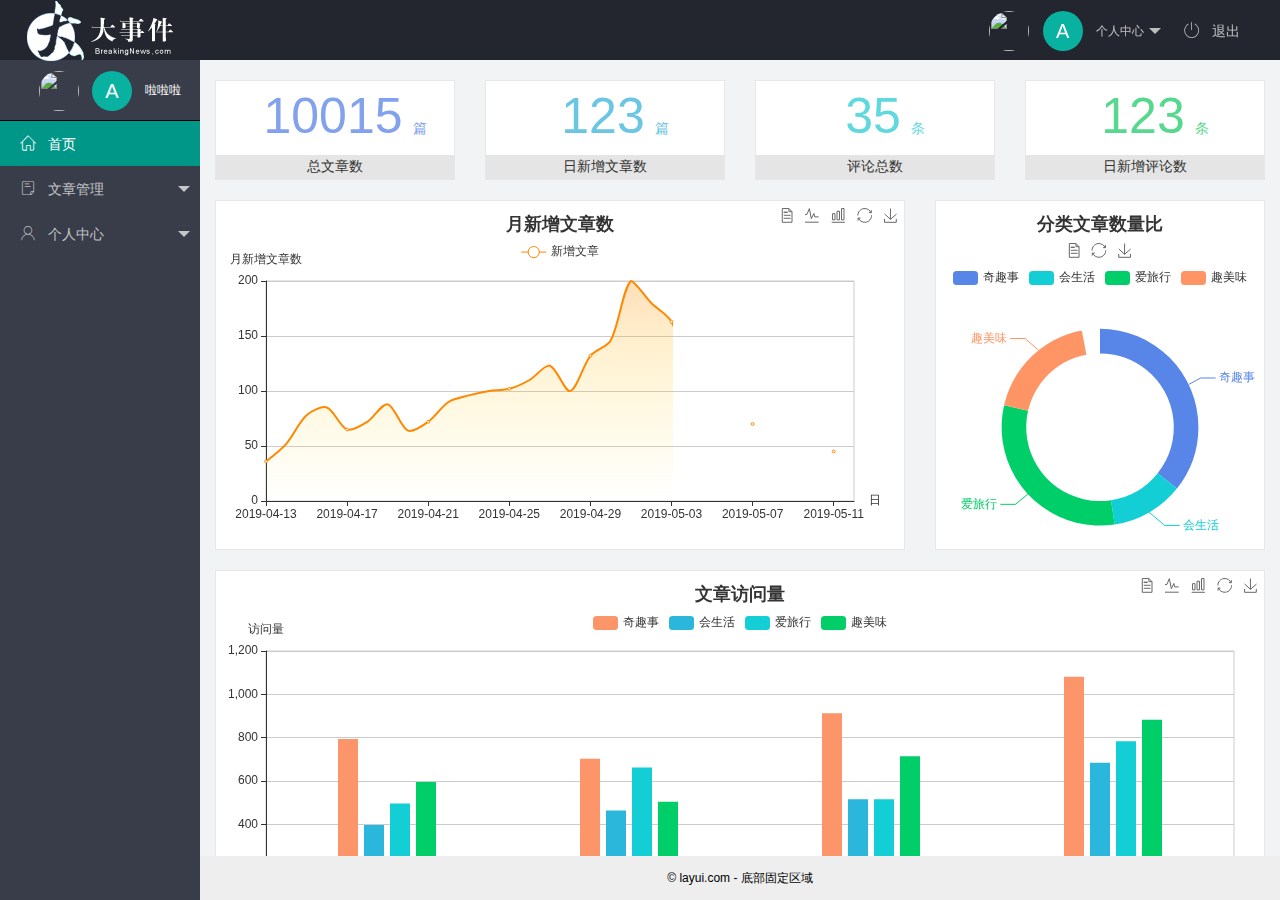
==== commit 86a9c525: "index无错误" ====
--- a/index.html
+++ b/index.html
@@ -88,7 +88,7 @@
                         </a>
                         <dl class="layui-nav-child">
                             <dd>
-                                <a href="javascript:;">
+                                <a href="/user/user_info.html">
                                     <i class="layui-icon layui-icon-app"></i>
                                     基本信息
                                 </a>
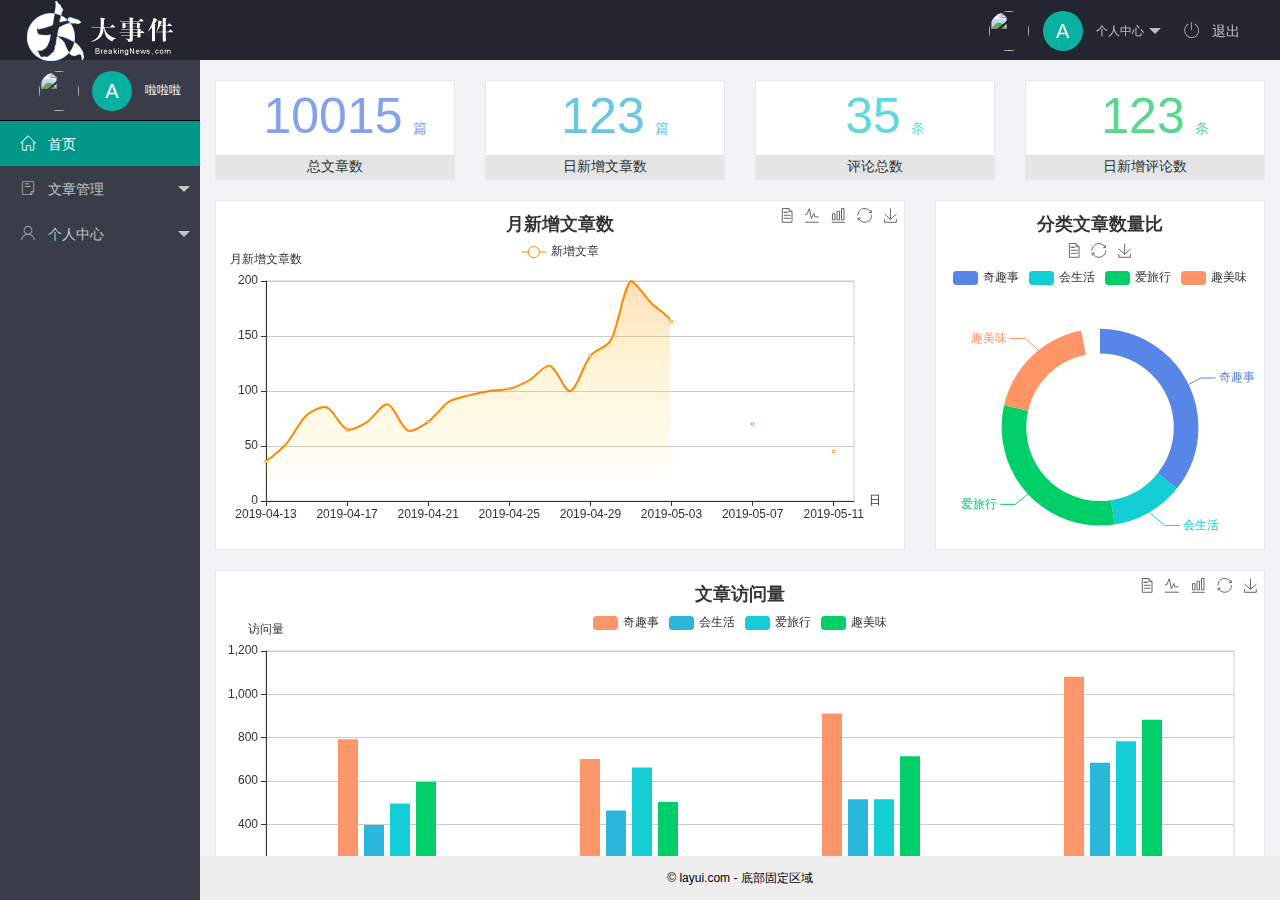
==== commit e955bb19: "index 页面完成" ====
--- a/index.html
+++ b/index.html
@@ -30,7 +30,7 @@
                     </dl>
                 </li>
                 <li class="layui-nav-item">
-                    <a href="">
+                    <a href="javascript:;" id="btnLogout">
                         <span class="iconfont icon-tuichu"></span>
                         退出
                     </a>
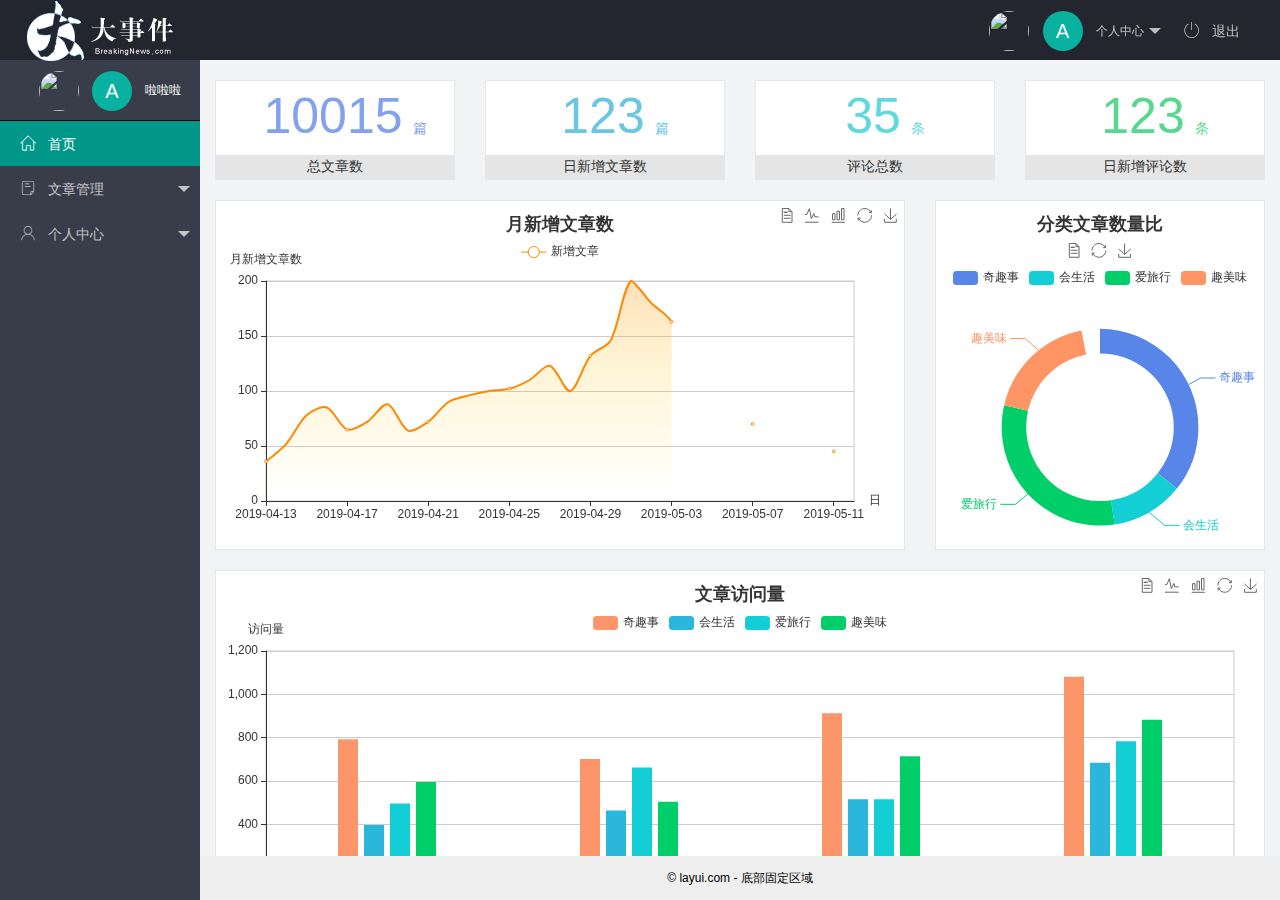
==== commit 8e58aaca: "个人中心完成" ====
--- a/index.html
+++ b/index.html
@@ -25,8 +25,9 @@
                         个人中心
                     </a>
                     <dl class="layui-nav-child">
-                        <dd><a href="">更换头像</a></dd>
-                        <dd><a href="">安全设置</a></dd>
+                        <dd><a href="/user/user_info.html" target="fm">基本信息</a></dd>
+                        <dd><a href="/user/user_avatar.html" target="fm">更换头像</a></dd>
+                        <dd><a href="/user/user_pwd.html" target="fm">重置密码</a></dd>
                     </dl>
                 </li>
                 <li class="layui-nav-item">
@@ -88,19 +89,20 @@
                         </a>
                         <dl class="layui-nav-child">
                             <dd>
-                                <a href="/user/user_info.html">
+                                <!-- target="fm" : 替换掉主页面 -->
+                                <a href="/user/user_info.html" target="fm">
                                     <i class="layui-icon layui-icon-app"></i>
                                     基本信息
                                 </a>
                             </dd>
                             <dd>
-                                <a href="javascript:;">
+                                <a href="/user/user_avatar.html" target="fm">
                                     <i class="layui-icon layui-icon-app"></i>
                                     更换头像
                                 </a>
                             </dd>
                             <dd>
-                                <a href="javascript:;">
+                                <a href="/user/user_pwd.html" target="fm">
                                     <i class="layui-icon layui-icon-app"></i>
                                     重置密码
                                 </a>
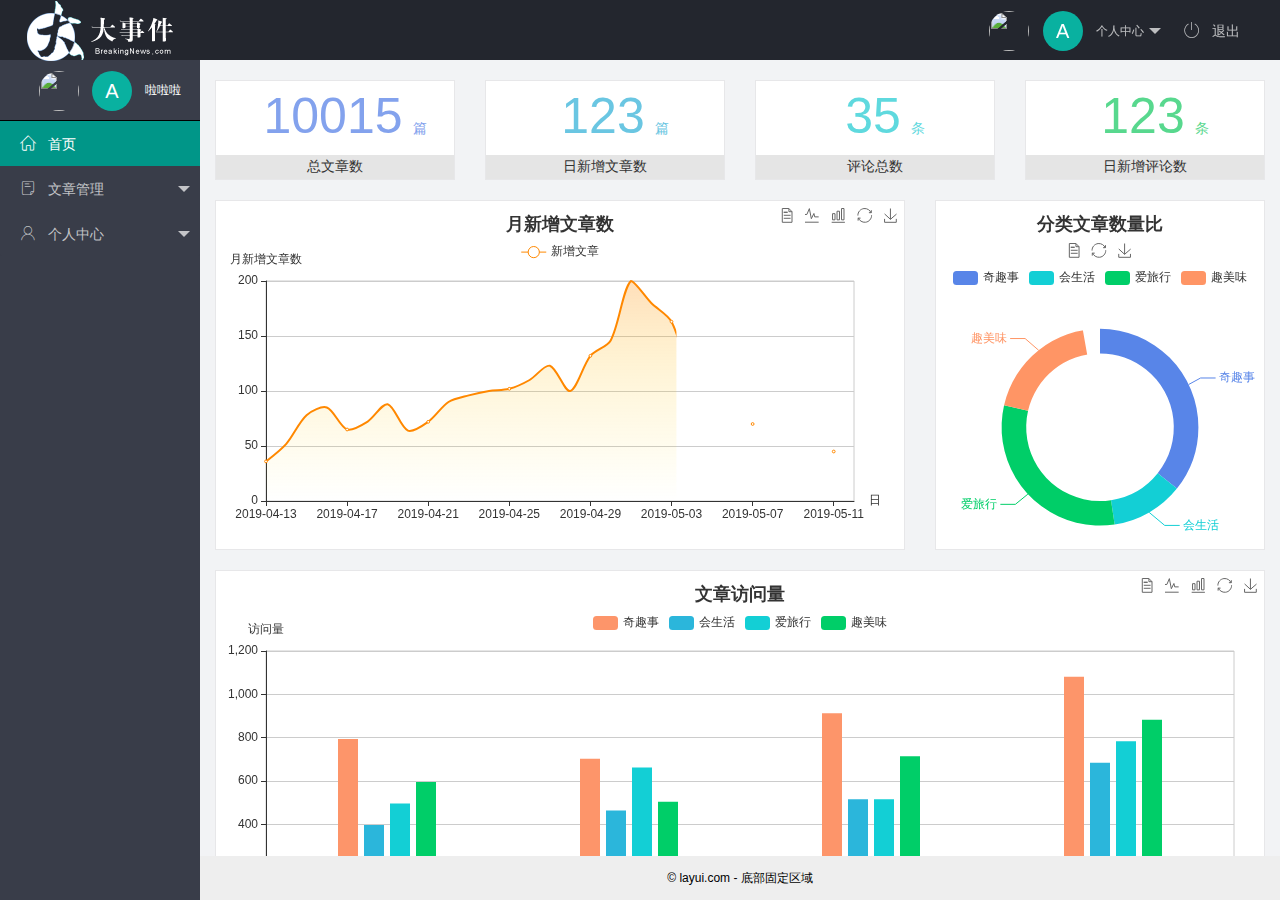
==== commit 86aabfc1: "完善" ====
--- a/index.html
+++ b/index.html
@@ -25,9 +25,9 @@
                         个人中心
                     </a>
                     <dl class="layui-nav-child">
-                        <dd><a href="/user/user_info.html" target="fm">基本信息</a></dd>
-                        <dd><a href="/user/user_avatar.html" target="fm">更换头像</a></dd>
-                        <dd><a href="/user/user_pwd.html" target="fm">重置密码</a></dd>
+                        <dd><a href="/user/user_info.html" target="fm"></a>基本信息</a></dd>
+                        <dd><a href="/user/user_avatar.html" target="fm"></a>更换头像</a></dd>
+                        <dd><a href="/user/user_pwd.html" target="fm"></a>重置密码</a></dd>
                     </dl>
                 </li>
                 <li class="layui-nav-item">
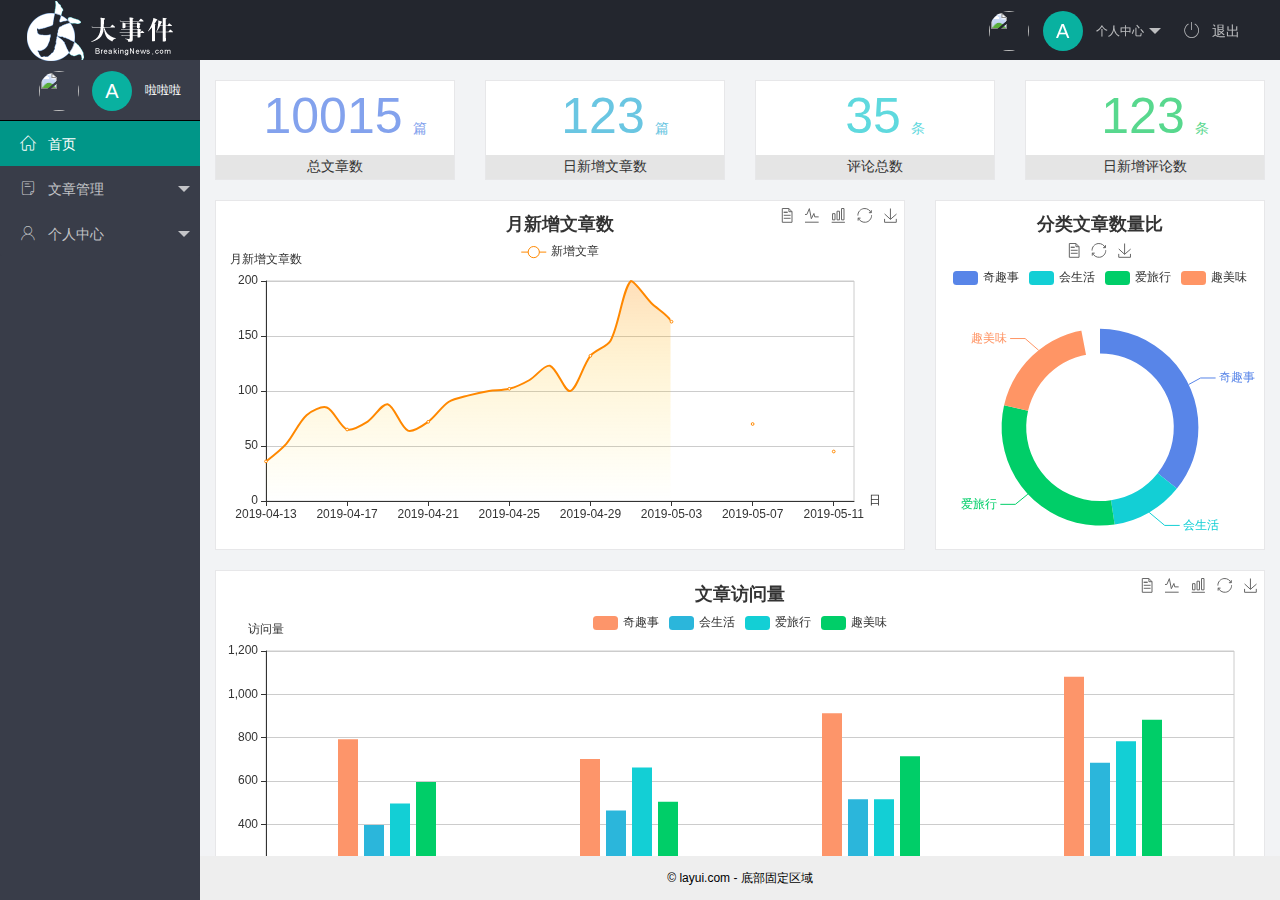
==== commit 3ae86d5f: "初始化文章类型" ====
--- a/index.html
+++ b/index.html
@@ -63,15 +63,15 @@
                         </a>
                         <dl class="layui-nav-child">
                             <dd>
-                                <a href="javascript:;">
+                                <a href="/article/art_cate.html" target="fm">
                                     <i class="layui-icon layui-icon-app"></i>
-                                    文章列表
+                                    文章类别
                                 </a>
                             </dd>
                             <dd>
                                 <a href="javascript:;">
                                     <i class="layui-icon layui-icon-app"></i>
-                                    文章类型
+                                    文章列表
                                 </a>
                             </dd>
                             <dd>
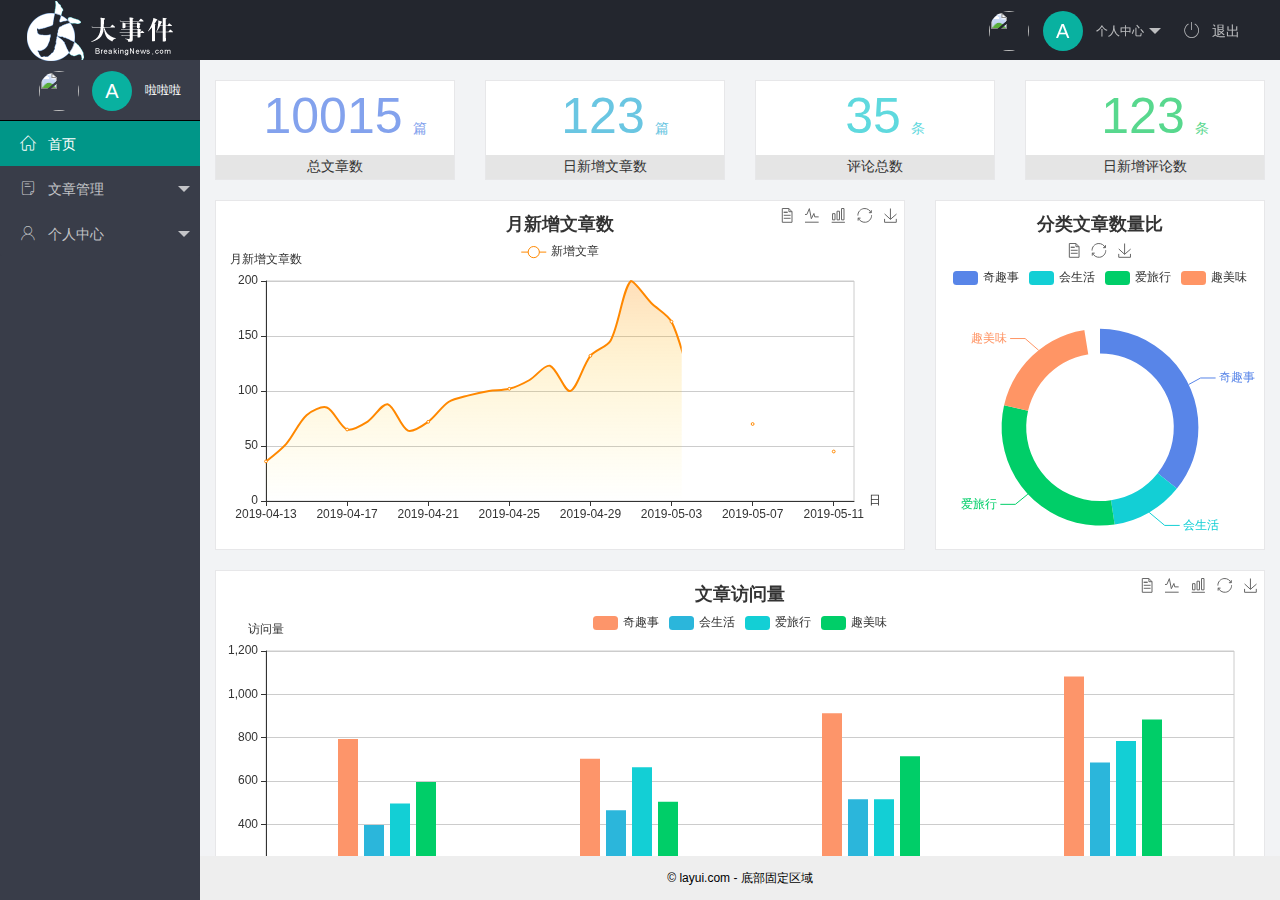
==== commit 4402797e: "完成功能管理" ====
--- a/index.html
+++ b/index.html
@@ -69,13 +69,13 @@
                                 </a>
                             </dd>
                             <dd>
-                                <a href="javascript:;">
+                                <a href="/article/art_list.html" target="fm">
                                     <i class="layui-icon layui-icon-app"></i>
                                     文章列表
                                 </a>
                             </dd>
                             <dd>
-                                <a href="javascript:;">
+                                <a href="/article/art_pub.html" target="fm">
                                     <i class="layui-icon layui-icon-app"></i>
                                     发表文章
                                 </a>
